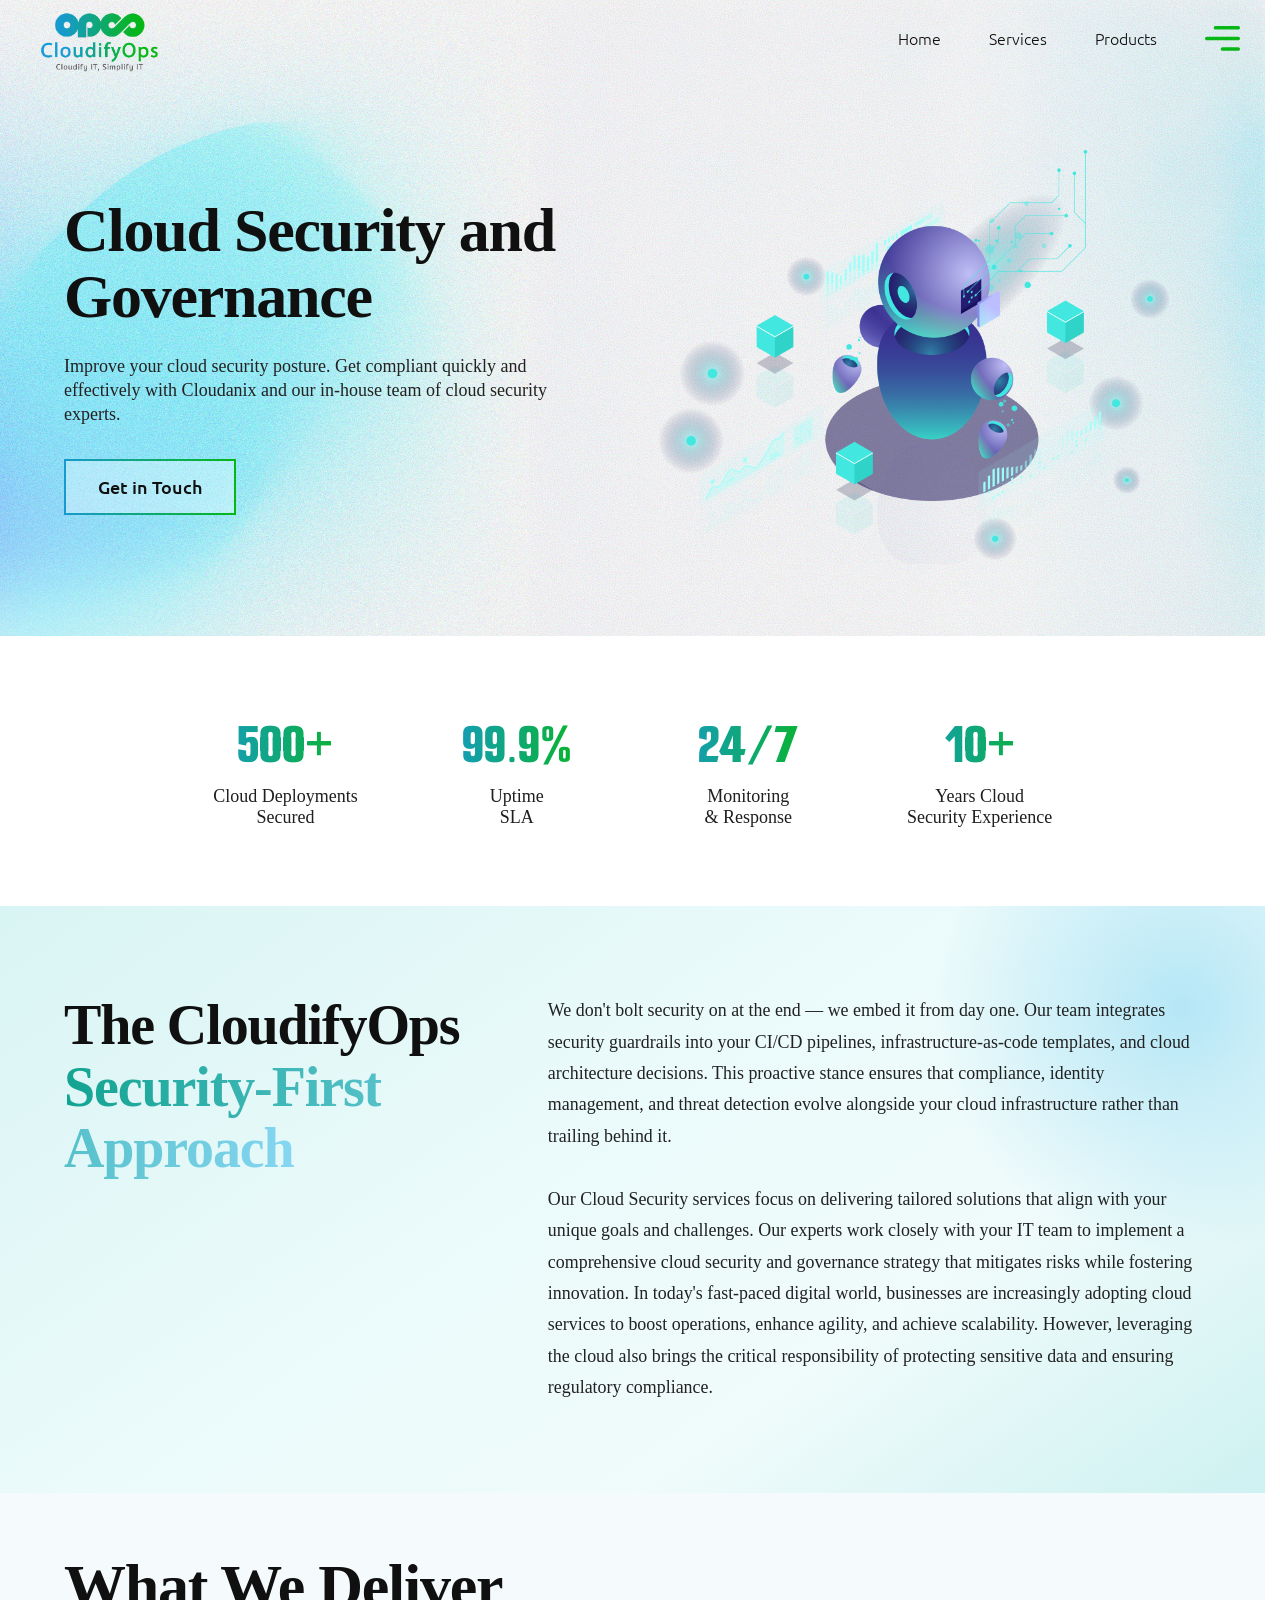
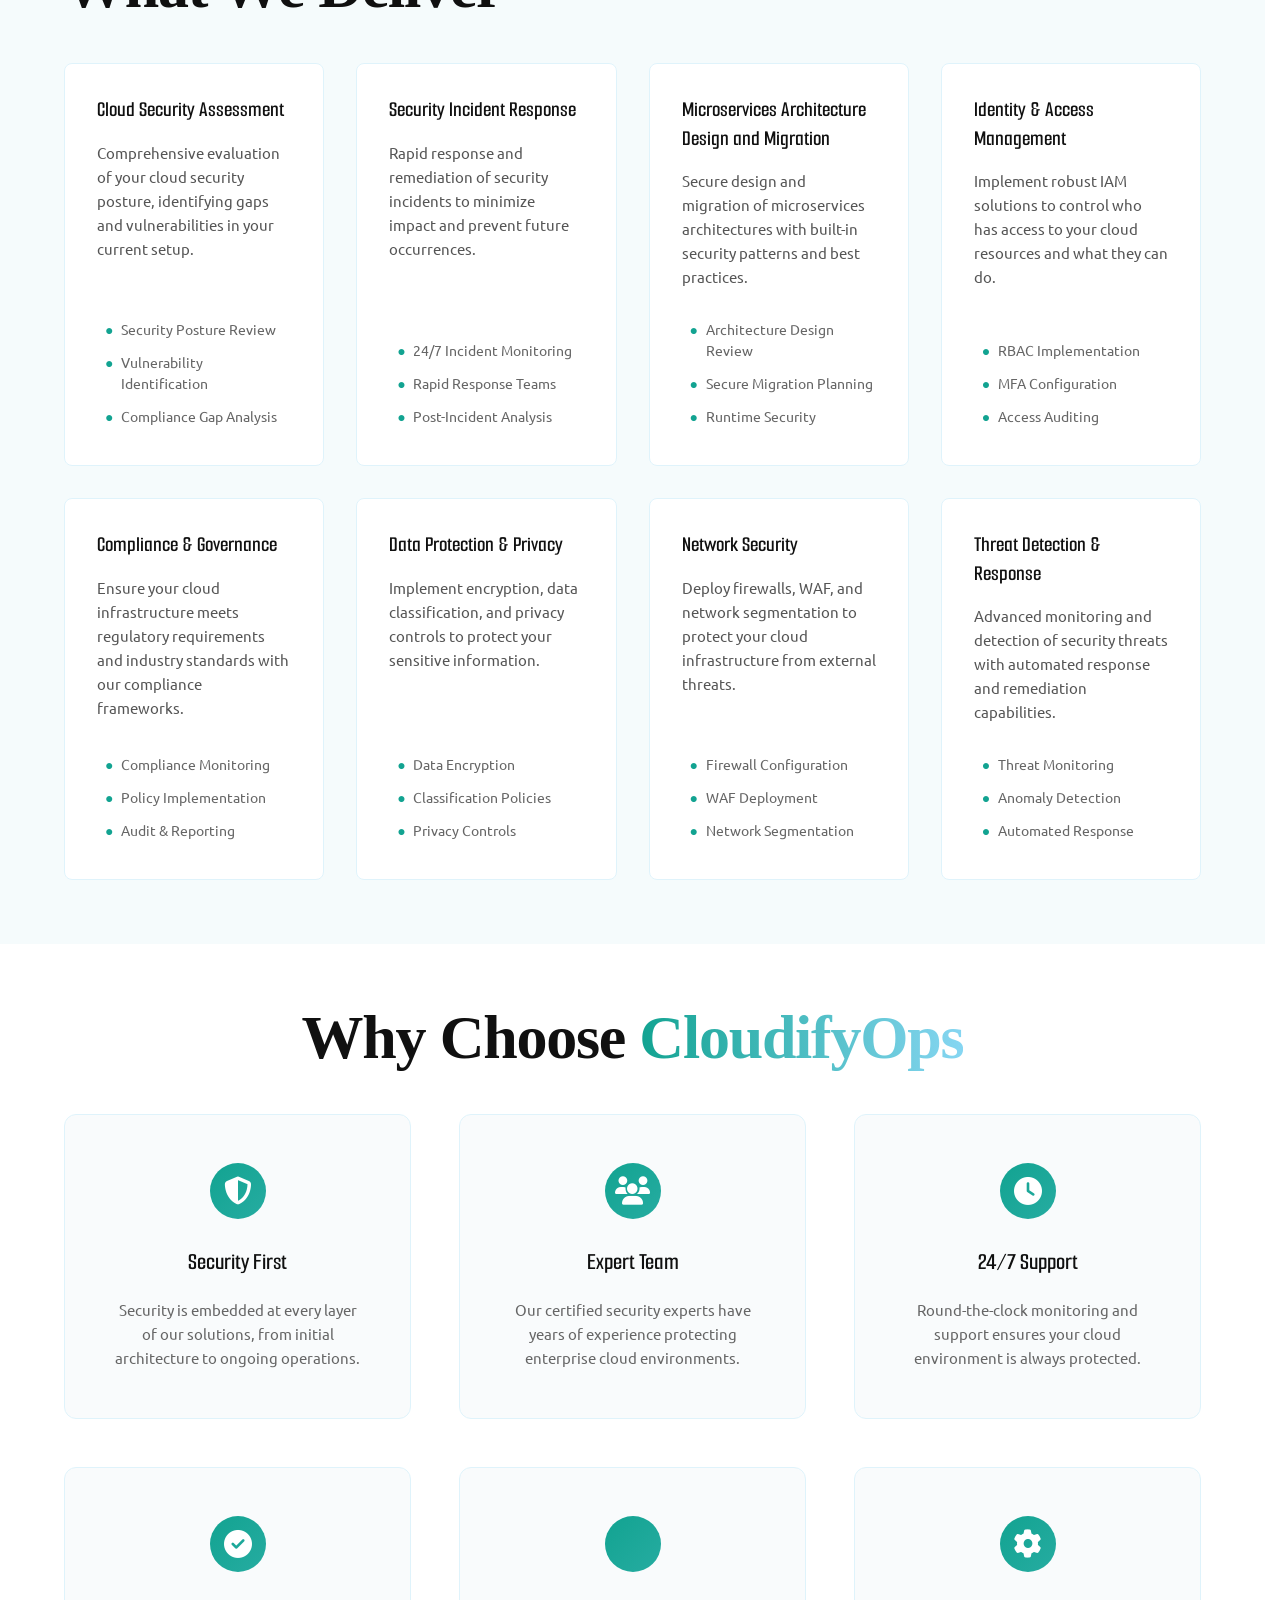
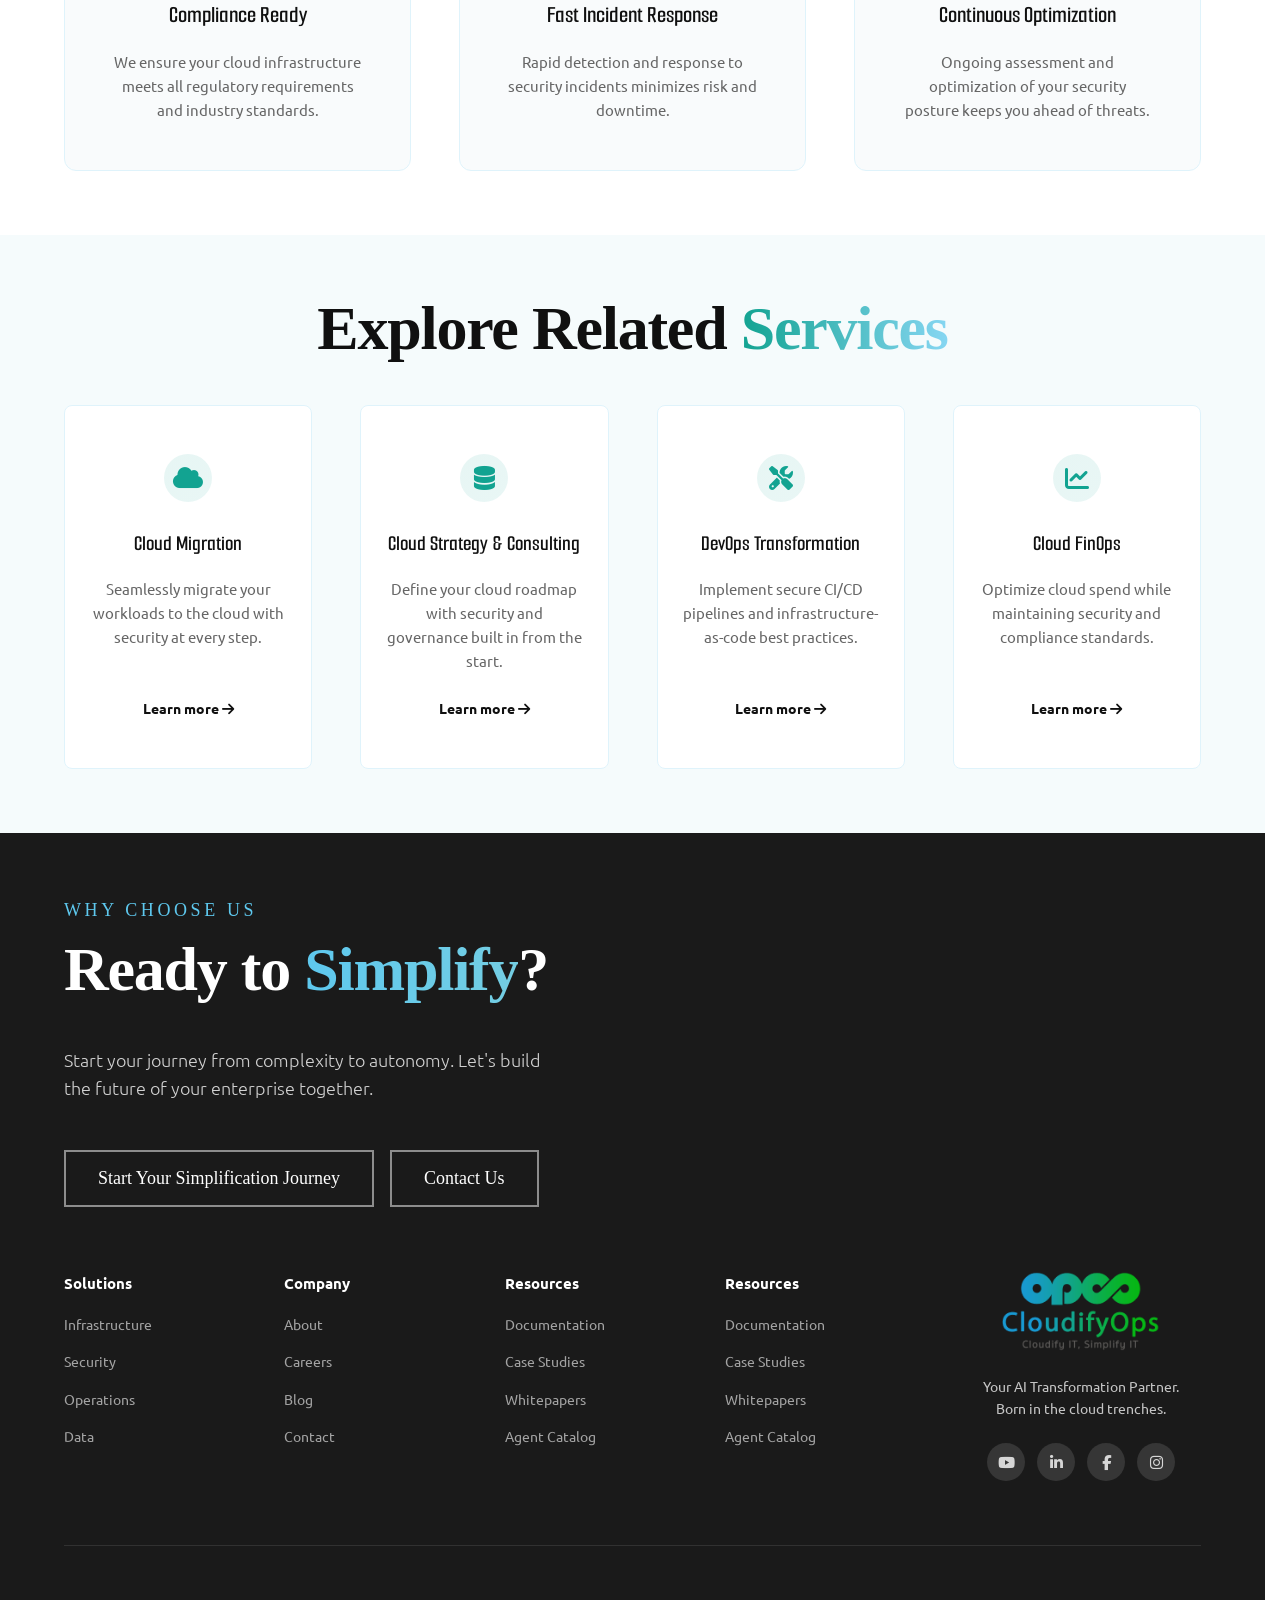
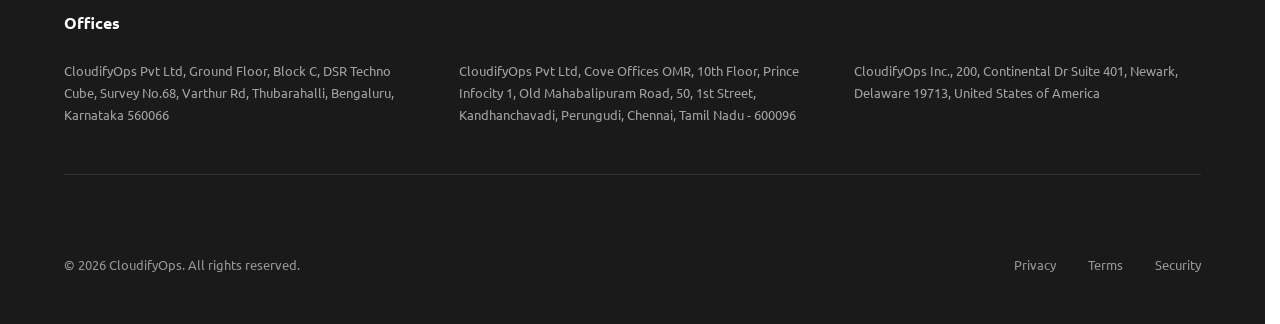
==== secure-cloud-services.html @ 87833a41 "updated files" ====
<!DOCTYPE html>
<html lang="en">
<head>
  <meta charset="UTF-8" />
  <meta name="viewport" content="width=device-width, initial-scale=1.0" />
  <title>Secure Cloud Services | CloudifyOps</title>
  <meta name="description" content="Protect your cloud environment with CloudifyOps comprehensive security and governance solutions." />
  <link rel="shortcut icon" href="./favicon.ico" type="image/x-icon">
  <link rel="icon" href="./favicon.ico" type="image/x-icon">
  <link rel="preconnect" href="https://fonts.googleapis.com" />
  <link rel="preconnect" href="https://fonts.gstatic.com" crossorigin />
  <link href="https://fonts.googleapis.com/css2?family=Ubuntu:wght@300;400;500;700&family=Ubuntu+Sans:wght@300;400;500;700;800&family=Smooch+Sans:wght@600&display=swap" rel="stylesheet" />
  <link rel="stylesheet" href="https://cdnjs.cloudflare.com/ajax/libs/font-awesome/6.4.0/css/all.min.css" />
  <link rel="stylesheet" href="https://unpkg.com/aos@2.3.1/dist/aos.css" />
  <link rel="stylesheet" href="styles.css" />
</head>
<body class="secure-cloud-page overlay-header">
  <!-- Header (Same as index.html) -->
  <header class="site-header" role="banner">
    <div class="container header-wrap">
      <img class="brand" src="images/logo.png" alt="CloudifyOps logo" />
      <nav aria-label="Primary">
        <ul class="nav-list">
          <li><a href="index.html">Home</a></li>
          <li><a href="index.html#services">Services</a></li>
          <li><a href="index.html#products">Products</a></li>
          <li><a href=""> 
            <svg width="35" height="25" viewBox="0 0 35 25" fill="none" xmlns="http://www.w3.org/2000/svg">
              <path d="M8.75 1.77643C8.75 0.795367 9.53354 0 10.5 0H33.25C34.2165 0 35 0.795367 35 1.77643C35 2.75749 34.2165 3.55285 33.25 3.55285H10.5C9.53354 3.55285 8.75 2.75742 8.75 1.77643ZM33.25 10.6586H1.75C0.783535 10.6586 0 11.454 0 12.435C0 13.416 0.783535 14.2114 1.75 14.2114H33.25C34.2165 14.2114 35 13.416 35 12.435C35 11.454 34.2165 10.6586 33.25 10.6586ZM33.25 21.3171H17.5C16.5336 21.3171 15.75 22.1125 15.75 23.0935C15.75 24.0745 16.5336 24.87 17.5 24.87H33.25C34.2165 24.87 35 24.0745 35 23.0935C35 22.1125 34.2165 21.3171 33.25 21.3171Z" fill="#06B715"/>
            </svg>
          </a></li>
        </ul>
      </nav>
    </div>
  </header>

  <main>
    <!-- Hero Section -->
    <section class="hero section-soft hero-security" aria-labelledby="hero-title">
      <div class="container hero-inner hero-security-inner">
        <div class="hero-security-copy">
          <h1 id="hero-title" class="display">
            Cloud Security and<br />Governance
          </h1>
          <p class="lead hero-security-lead">
            Improve your cloud security posture. Get compliant quickly and effectively with Cloudanix and our in-house team of cloud security experts.
          </p>
          <a class="btn btn-outline" href="#services">Get in Touch</a>
        </div>
        <div class="hero-security-visual" aria-hidden="true">
          <img src="images/secure-cloud-services.png" alt="Secure cloud services" />
        </div>
      </div>
    </section>

    <section class="section security-stats" aria-label="Security highlights">
      <div class="container">
        <dl class="stats-grid stats-grid-security">
          <div>
            <dt class="stat-value gradient">500+</dt>
            <dd>Cloud Deployments<br />Secured</dd>
          </div>
          <div>
            <dt class="stat-value gradient">99.9%</dt>
            <dd>Uptime<br />SLA</dd>
          </div>
          <div>
            <dt class="stat-value gradient">24/7</dt>
            <dd>Monitoring<br />&amp; Response</dd>
          </div>
          <div>
            <dt class="stat-value gradient">10+</dt>
            <dd>Years Cloud<br />Security Experience</dd>
          </div>
        </dl>
      </div>
    </section>

    <!-- Security-First Approach Section -->
    <section id="approach" class="section security-approach" aria-labelledby="approach-title">
      <div class="security-approach-blob" aria-hidden="true"></div>
      <div class="container security-approach-layout">
        <div class="security-approach-heading">
          <h2 id="approach-title" class="display">The CloudifyOps <span class="gradient2">Security-First Approach</span></h2>
        </div>
        <div class="security-approach-body">
          <p class="lead lead-content">
            We don't bolt security on at the end — we embed it from day one. Our team integrates security guardrails into your CI/CD pipelines, infrastructure-as-code templates, and cloud architecture decisions. This proactive stance ensures that compliance, identity management, and threat detection evolve alongside your cloud infrastructure rather than trailing behind it.
          </p>
          <p class="lead lead-content">
            Our Cloud Security services focus on delivering tailored solutions that align with your unique goals and challenges. Our experts work closely with your IT team to implement a comprehensive cloud security and governance strategy that mitigates risks while fostering innovation. In today's fast-paced digital world, businesses are increasingly adopting cloud services to boost operations, enhance agility, and achieve scalability. However, leveraging the cloud also brings the critical responsibility of protecting sensitive data and ensuring regulatory compliance.
          </p>
        </div>
      </div>
    </section>

    <!-- Services Grid Section -->
    <section id="services" class="section section-soft security-services" aria-labelledby="services-title">
      <div class="container">
        <h2 id="services-title" class="display">What We Deliver</h2>
        <div class="services-cards-grid">
          <article class="service-box">
            <h3>Cloud Security Assessment</h3>
            <p>Comprehensive evaluation of your cloud security posture, identifying gaps and vulnerabilities in your current setup.</p>
            <ul>
              <li>Security Posture Review</li>
              <li>Vulnerability Identification</li>
              <li>Compliance Gap Analysis</li>
            </ul>
          </article>

          <article class="service-box">
            <h3>Security Incident Response</h3>
            <p>Rapid response and remediation of security incidents to minimize impact and prevent future occurrences.</p>
            <ul>
              <li>24/7 Incident Monitoring</li>
              <li>Rapid Response Teams</li>
              <li>Post-Incident Analysis</li>
            </ul>
          </article>

          <article class="service-box">
            <h3>Microservices Architecture Design and Migration</h3>
            <p>Secure design and migration of microservices architectures with built-in security patterns and best practices.</p>
            <ul>
              <li>Architecture Design Review</li>
              <li>Secure Migration Planning</li>
              <li>Runtime Security</li>
            </ul>
          </article>

          <article class="service-box">
            <h3>Identity & Access Management</h3>
            <p>Implement robust IAM solutions to control who has access to your cloud resources and what they can do.</p>
            <ul>
              <li>RBAC Implementation</li>
              <li>MFA Configuration</li>
              <li>Access Auditing</li>
            </ul>
          </article>

          <article class="service-box">
            <h3>Compliance & Governance</h3>
            <p>Ensure your cloud infrastructure meets regulatory requirements and industry standards with our compliance frameworks.</p>
            <ul>
              <li>Compliance Monitoring</li>
              <li>Policy Implementation</li>
              <li>Audit & Reporting</li>
            </ul>
          </article>

          <article class="service-box">
            <h3>Data Protection & Privacy</h3>
            <p>Implement encryption, data classification, and privacy controls to protect your sensitive information.</p>
            <ul>
              <li>Data Encryption</li>
              <li>Classification Policies</li>
              <li>Privacy Controls</li>
            </ul>
          </article>

          <article class="service-box">
            <h3>Network Security</h3>
            <p>Deploy firewalls, WAF, and network segmentation to protect your cloud infrastructure from external threats.</p>
            <ul>
              <li>Firewall Configuration</li>
              <li>WAF Deployment</li>
              <li>Network Segmentation</li>
            </ul>
          </article>

          <article class="service-box">
            <h3>Threat Detection & Response</h3>
            <p>Advanced monitoring and detection of security threats with automated response and remediation capabilities.</p>
            <ul>
              <li>Threat Monitoring</li>
              <li>Anomaly Detection</li>
              <li>Automated Response</li>
            </ul>
          </article>
        </div>
      </div>
    </section>

    <!-- Why Choose CloudifyOps Section -->
    <section class="section why-choose-section" aria-labelledby="why-title">
      <div class="container">
        <h2 id="why-title" class="display">Why Choose <span class="gradient2">CloudifyOps</span></h2>
        <div class="why-choose-grid">
          <article class="why-card">
            <div class="why-icon">
              <i class="fas fa-shield-alt"></i>
            </div>
            <h3>Security First</h3>
            <p>Security is embedded at every layer of our solutions, from initial architecture to ongoing operations.</p>
          </article>

          <article class="why-card">
            <div class="why-icon">
              <i class="fas fa-users"></i>
            </div>
            <h3>Expert Team</h3>
            <p>Our certified security experts have years of experience protecting enterprise cloud environments.</p>
          </article>

          <article class="why-card">
            <div class="why-icon">
              <i class="fas fa-clock"></i>
            </div>
            <h3>24/7 Support</h3>
            <p>Round-the-clock monitoring and support ensures your cloud environment is always protected.</p>
          </article>

          <article class="why-card">
            <div class="why-icon">
              <i class="fas fa-check-circle"></i>
            </div>
            <h3>Compliance Ready</h3>
            <p>We ensure your cloud infrastructure meets all regulatory requirements and industry standards.</p>
          </article>

          <article class="why-card">
            <div class="why-icon">
              <i class="fas fa-lightning-bolt"></i>
            </div>
            <h3>Fast Incident Response</h3>
            <p>Rapid detection and response to security incidents minimizes risk and downtime.</p>
          </article>

          <article class="why-card">
            <div class="why-icon">
              <i class="fas fa-cog"></i>
            </div>
            <h3>Continuous Optimization</h3>
            <p>Ongoing assessment and optimization of your security posture keeps you ahead of threats.</p>
          </article>
        </div>
      </div>
    </section>

    <!-- Related Services Section -->
    <section class="section section-soft related-services" aria-labelledby="related-title">
      <div class="container">
        <h2 id="related-title" class="display">Explore Related <span class="gradient2">Services</span></h2>
        <div class="related-services-grid">
          <article class="related-card">
            <div class="related-icon">
              <i class="fas fa-cloud"></i>
            </div>
            <h3>Cloud Migration</h3>
            <p>Seamlessly migrate your workloads to the cloud with security at every step.</p>
            <a href="index.html#services" class="learn-more">Learn more <i class="fas fa-arrow-right"></i></a>
          </article>

          <article class="related-card">
            <div class="related-icon">
              <i class="fas fa-database"></i>
            </div>
            <h3>Cloud Strategy & Consulting</h3>
            <p>Define your cloud roadmap with security and governance built in from the start.</p>
            <a href="index.html#services" class="learn-more">Learn more <i class="fas fa-arrow-right"></i></a>
          </article>

          <article class="related-card">
            <div class="related-icon">
              <i class="fas fa-tools"></i>
            </div>
            <h3>DevOps Transformation</h3>
            <p>Implement secure CI/CD pipelines and infrastructure-as-code best practices.</p>
            <a href="index.html#services" class="learn-more">Learn more <i class="fas fa-arrow-right"></i></a>
          </article>

          <article class="related-card">
            <div class="related-icon">
              <i class="fas fa-chart-line"></i>
            </div>
            <h3>Cloud FinOps</h3>
            <p>Optimize cloud spend while maintaining security and compliance standards.</p>
            <a href="index.html#services" class="learn-more">Learn more <i class="fas fa-arrow-right"></i></a>
          </article>
        </div>
      </div>
    </section>
  </main>

  <!-- Footer (Same as index.html) -->
  <footer class="site-footer" role="contentinfo">
    <div class="container">

      <!-- CTA block -->
      <p class="eyebrow light">Why Choose Us</p>
      <h2 class="display light">Ready to <span class="gradient">Simplify</span>?</h2>
      <p class="lead light">Start your journey from complexity to autonomy. Let's build the future of your enterprise together.</p>
      <div class="cta-row footer-cta" role="group" aria-label="Footer actions">
        <a class="btn light-border" href="#">Start Your Simplification Journey</a>
        <a class="btn light-border" href="#">Contact Us</a>
      </div>

      <!-- Nav links + Brand -->
      <div class="footer-main">
        <div class="footer-nav-cols">
          <div>
            <h3>Solutions</h3>
            <ul>
              <li><a href="#">Infrastructure</a></li>
              <li><a href="#">Security</a></li>
              <li><a href="#">Operations</a></li>
              <li><a href="#">Data</a></li>
            </ul>
          </div>
          <div>
            <h3>Company</h3>
            <ul>
              <li><a href="#">About</a></li>
              <li><a href="#">Careers</a></li>
              <li><a href="#">Blog</a></li>
              <li><a href="#">Contact</a></li>
            </ul>
          </div>
          <div>
            <h3>Resources</h3>
            <ul>
              <li><a href="#">Documentation</a></li>
              <li><a href="#">Case Studies</a></li>
              <li><a href="#">Whitepapers</a></li>
              <li><a href="#">Agent Catalog</a></li>
            </ul>
          </div>
          <div>
            <h3>Resources</h3>
            <ul>
              <li><a href="#">Documentation</a></li>
              <li><a href="#">Case Studies</a></li>
              <li><a href="#">Whitepapers</a></li>
              <li><a href="#">Agent Catalog</a></li>
            </ul>
          </div>
        </div>

        <div class="footer-brand">
          <img src="images/logo-footer.png" alt="CloudifyOps" class="footer-logo" />
          <p class="footer-tagline">Your AI Transformation Partner.<br>Born in the cloud trenches.</p>
          <div class="footer-social" role="list" aria-label="Social media links">
            <a href="#" aria-label="YouTube" role="listitem"><i class="fab fa-youtube"></i></a>
            <a href="#" aria-label="LinkedIn" role="listitem"><i class="fab fa-linkedin-in"></i></a>
            <a href="#" aria-label="Facebook" role="listitem"><i class="fab fa-facebook-f"></i></a>
            <a href="#" aria-label="Instagram" role="listitem"><i class="fab fa-instagram"></i></a>
          </div>
        </div>
      </div>

      <!-- Offices -->
      <section class="offices" aria-label="Office addresses">
        <h3>Offices</h3>
        <div class="office-grid">
          <p>CloudifyOps Pvt Ltd, Ground Floor, Block C, DSR Techno Cube, Survey No.68, Varthur Rd, Thubarahalli, Bengaluru, Karnataka 560066</p>
          <p>CloudifyOps Pvt Ltd, Cove Offices OMR, 10th Floor, Prince Infocity 1, Old Mahabalipuram Road, 50, 1st Street, Kandhanchavadi, Perungudi, Chennai, Tamil Nadu - 600096</p>
          <p>CloudifyOps Inc., 200, Continental Dr Suite 401, Newark, Delaware 19713, United States of America</p>
        </div>
      </section>

      <!-- Bottom bar -->
      <div class="footer-bottom">
        <p>&copy; 2026 CloudifyOps. All rights reserved.</p>
        <nav aria-label="Legal">
          <ul>
            <li><a href="#">Privacy</a></li>
            <li><a href="#">Terms</a></li>
            <li><a href="#">Security</a></li>
          </ul>
        </nav>
      </div>

    </div>
  </footer>

  <button class="scroll-to-top" id="scroll-to-top" aria-label="Scroll to top">
    <i class="fas fa-chevron-up" aria-hidden="true"></i>
  </button>

  <script>
    (function () {
      var header = document.querySelector(".site-header");
      if (!header) return;

      function syncHeaderState() {
        if (window.scrollY > 8) {
          header.classList.add("is-scrolled");
        } else {
          header.classList.remove("is-scrolled");
        }
      }

      window.addEventListener("scroll", syncHeaderState, { passive: true });
      syncHeaderState();
    })();
  </script>
  <script>
    (function () {
      var scrollBtn = document.getElementById("scroll-to-top");
      var secondSection = document.querySelector("main > section:nth-of-type(2)");
      if (!scrollBtn || !secondSection) return;

      function syncScrollButton() {
        var revealAt = secondSection.offsetTop - 20;
        if (window.scrollY >= revealAt) {
          scrollBtn.classList.add("is-visible");
        } else {
          scrollBtn.classList.remove("is-visible");
        }
      }

      scrollBtn.addEventListener("click", function () {
        window.scrollTo({ top: 0, behavior: "smooth" });
      });

      window.addEventListener("scroll", syncScrollButton, { passive: true });
      window.addEventListener("resize", syncScrollButton);
      syncScrollButton();
    })();
  </script>
  <script>
    (function () {
      var statValues = document.querySelectorAll(".security-stats .stat-value");
      var animated = new Set();

      function animateCounter(element) {
        if (animated.has(element)) return;
        animated.add(element);

        var originalText = element.textContent.trim();
        var numberMatch = originalText.match(/[0-9]+(?:\.[0-9]+)?/);
        if (!numberMatch) return;

        var numericText = numberMatch[0];
        var finalValue = parseFloat(numericText);
        var prefix = originalText.slice(0, numberMatch.index);
        var suffix = originalText.slice(numberMatch.index + numericText.length);
        var isDecimal = numericText.includes(".");

        var duration = 2000;
        var startTime = null;

        function updateCounter(currentTime) {
          if (!startTime) startTime = currentTime;
          var elapsed = currentTime - startTime;
          var progress = Math.min(elapsed / duration, 1);

          var steppedValue = Math.floor(progress * finalValue * 10) / 10;
          var displayNumber = isDecimal ? steppedValue.toFixed(1) : String(Math.floor(steppedValue));

          element.textContent = prefix + displayNumber + suffix;

          if (progress < 1) {
            requestAnimationFrame(updateCounter);
          } else {
            element.textContent = prefix + numericText + suffix;
          }
        }

        requestAnimationFrame(updateCounter);
      }

      if ("IntersectionObserver" in window) {
        var observer = new IntersectionObserver(function (entries) {
          entries.forEach(function (entry) {
            if (entry.isIntersecting) {
              animateCounter(entry.target);
            }
          });
        }, { threshold: 0.5 });

        statValues.forEach(function (el) {
          observer.observe(el);
        });
      } else {
        statValues.forEach(function (el) {
          animateCounter(el);
        });
      }
    })();
  </script>
  <script src="https://unpkg.com/aos@2.3.1/dist/aos.js"></script>
  <script>
    (function () {
      // Initialize AOS for content elements (not entire sections)
      var cardSelectors = [
        '.service-box',
        '.why-card',
        '.related-card'
      ];
      
      cardSelectors.forEach(function(selector) {
        var elements = document.querySelectorAll(selector);
        elements.forEach(function(el, index) {
          el.setAttribute("data-aos", "fade-up");
          el.setAttribute("data-aos-duration", "800");
          el.setAttribute("data-aos-delay", String(Math.min(index * 50, 200)));
        });
      });

      // Add animation to section titles and content
      var sections = document.querySelectorAll("main > section");
      sections.forEach(function(section) {
        var display = section.querySelector(".display");
        var eyebrow = section.querySelector(".eyebrow");
        var leads = section.querySelectorAll(".lead");
        var ctaRow = section.querySelector(".cta-row");
        var grid = section.querySelector("[class*='-grid']");
        
        if (display) display.setAttribute("data-aos", "fade-up");
        if (eyebrow) eyebrow.setAttribute("data-aos", "fade-up");
        leads.forEach(function(lead) {
          lead.setAttribute("data-aos", "fade-up");
        });
        if (ctaRow) ctaRow.setAttribute("data-aos", "fade-up");
        if (grid && !grid.classList.contains("stats-grid")) {
          grid.setAttribute("data-aos", "fade-up");
        }
      });

      // Remove animation from background images
      var bgImages = document.querySelectorAll(".managed-bg, .background-visual");
      bgImages.forEach(function(el) {
        el.removeAttribute("data-aos");
      });

      AOS.init({
        once: true,
        offset: 100,
        duration: 800,
        easing: "ease-out-cubic"
      });
    })();
  </script>
</html>
---- styles.css ----
/* ============================================
   Reset & Base Styles
   ============================================ */
* {
  box-sizing: border-box;
  margin: 0;
  padding: 0;
}

html {
  scroll-behavior: smooth;
  scrollbar-gutter: stable;
}

body {
  font-family: "Ubuntu", sans-serif;
  color: #101010;
  background: #fff;
  line-height: 1.6;
  scrollbar-gutter: stable;
}

/* ============================================
   CSS Custom Properties
   ============================================ */
:root {
  /* Typography Variables */
  --display-size: 62px;
  --display-line: 58px;
  --display-weight: 800;
  --display-font: "Ubuntu Sans";
  
  --body-size: 18px;
  --body-line: 28px;
  --body-font: "Ubuntu";
  --body-weight: 300;
  
  --eyebrow-size: 18px;
  --eyebrow-line: 27px;
  --eyebrow-weight: 300;
  --eyebrow-spacing: 0.2em;
  --eyebrow-font: "Ubuntu Sans";
  
  --smooch-size: 32px;
  --smooch-line: 38px;
  --smooch-weight: 600;
  --smooch-font: "Smooch Sans";
  
  --detail-size: 18px;
  --detail-line: 21px;
  --detail-weight: 400;
  --detail-font: "Ubuntu";
  
  /* Color Variables */
  --teal-strong: #12a391;
  --mint: #26aca1;
  --sky: #5ec8ee;
  --aqua: #74cee3;
  --text: #101010;
  --line: #dff3fb;
  --bg-soft: #f5fbfc;
  --dark: #1a1a1a;
  --gradient:  linear-gradient(90deg, #179ACD, #06B716);
  --gradient2:  linear-gradient(90deg, #12A391, #86D6F2);

  
  /* Spacing */
  --spacing-xs: 8px;
  --spacing-sm: 12px;
  --spacing-md: 16px;
  --spacing-lg: 24px;
  --spacing-xl: 32px;
  --spacing-2xl: 48px;
  --spacing-3xl: 64px;
  
  /* Container */
  --container-max: 1692px;
  --container-pad: 24px;
}

@media (max-width: 1199px) {
  :root {
    --display-size: 48px;
    --display-line: 52px;
    --body-size: 16px;
    --body-line: 22px;
    --eyebrow-size: 16px;
    --container-pad: 20px;
  }
}

@media (max-width: 767px) {
  :root {
    --display-size: 32px;
    --display-line: 38px;
    --body-size: 16px;
    --body-line: 20px;
    --eyebrow-size: 14px;
    --container-pad: 16px;
  }
}

/* ============================================
   Typography Classes
   ============================================ */
.display {
  font-family: var(--display-font);
  font-size: var(--display-size);
  line-height: var(--display-line);
  font-weight: var(--display-weight);
  margin-bottom: var(--spacing-lg);
  letter-spacing: -0.02em;
}

.lead {
  font-family: var(--body-font);
  font-size: var(--body-size);
  line-height: var(--body-line);
  font-weight: var(--body-weight);
  margin-bottom: var(--spacing-md);
  color: var(--text);
}

.lead-Sans {
  font-family: var(--display-font);
  font-weight: 500;

}

.eyebrow {
  font-family: var(--eyebrow-font);
  font-size: var(--eyebrow-size);
  line-height: var(--eyebrow-line);
  font-weight: var(--eyebrow-weight);
  text-transform: uppercase;
  letter-spacing: var(--eyebrow-spacing);
  margin-bottom: var(--spacing-md);
  color: var(text);
  display: block;
}

.stat-value {
  font-family: var(--smooch-font);
  font-size: clamp(32px, 5vw, 52px);
  font-weight: 800;
  line-height: 1;
  color: var(--teal-strong);
  display: block;
  margin-bottom: var(--spacing-sm);
}

.detail {
  font-size: var(--detail-size);
  line-height: var(--detail-line);
  font-weight: var(--detail-weight);
  color: var(--text);
}

.gradient {
  background: linear-gradient(90deg, #179ACD, #06B716);
  -webkit-background-clip: text;
  -webkit-text-fill-color: transparent;
  background-clip: text;
}
.gradient2 {
  background: linear-gradient(90deg, #12A391, #86D6F2);
  -webkit-background-clip: text;
  -webkit-text-fill-color: transparent;
  background-clip: text;
}

.bold{font-weight: 500;}

/* ============================================
   Layout & Container
   ============================================ */
.container {
  width: min(var(--container-max), calc(100% - var(--container-pad) * 2));
  margin: 0 auto;
  padding: 0 var(--spacing-md);
}

.section {
  padding: var(--spacing-3xl) var(--spacing-lg);
  position: relative;
  overflow: hidden;
}

.section-soft {
    background: #fff;
    /* background: var(--bg-soft); */
  
}

.section-cloud {
background-color: #ffffff;
}

.hero {
  padding: var(--spacing-3xl) var(--spacing-lg) var(--spacing-2xl);
  background: linear-gradient(135deg, #fff 0%, var(--bg-soft) 100%);
  position: relative;
}

/* ============================================
   Header & Navigation
   ============================================ */
.site-header {
  position: sticky;
  top: 0;
  z-index: 1000;
  background: transparent;
  backdrop-filter: none;
  -webkit-backdrop-filter: none;
  padding: var(--spacing-sm) 0;
  transition: background-color 0.3s ease, backdrop-filter 0.3s ease, -webkit-backdrop-filter 0.3s ease;
}

.site-header.is-scrolled {
  background: rgba(255, 255, 255, 0.72);
  backdrop-filter: blur(10px);
  -webkit-backdrop-filter: blur(10px);
}

.overlay-header .site-header {
  position: fixed;
  top: 0;
  left: 0;
  width: 100%;
  z-index: 1100;
  background: transparent;
  backdrop-filter: none;
  -webkit-backdrop-filter: none;
}

.overlay-header .site-header.is-scrolled {
  background: rgba(255, 255, 255, 0.72);
  backdrop-filter: blur(10px);
  -webkit-backdrop-filter: blur(10px);
}

.overlay-header .hero {
  padding-top: clamp(110px, 12vw, 150px);
}

.header-wrap {
  display: flex;
  align-items: center;
  justify-content: space-between;
  gap: var(--spacing-lg);
}

.brand {
  height: auto;
  width: clamp(100px, 10%, 160px);
  flex-shrink: 0;
}

.nav-list {
  display: flex;
  list-style: none;
  gap: var(--spacing-2xl);
}

.nav-list a {
  text-decoration: none;
  color: var(--text);
  font-weight: 300;
  transition: color 0.3s ease;
}

.nav-list a:hover {
  color: var(--teal-strong);
}

@media (max-width: 767px) {
  .nav-list {
    gap: var(--spacing-lg);
  }
}

/* ============================================
   Buttons
   ============================================ */
.btn {
  display: inline-flex;
  align-items: center;
  justify-content: center;
  padding: var(--spacing-sm) var(--spacing-xl);
  text-decoration: none;
  font-weight: 500;
  font-size: var(--detail-size);
  transition: all 0.3s ease;
  cursor: pointer;
  border: 2px solid transparent;
}

.btn-outline {
  border: 2px solid ;
   border-image-source: linear-gradient(90deg, #179ACD, #06B716);
  border-image-slice: 1;
  color: var(--text);
  background: transparent;
}

.btn-outline:hover {
  background:  linear-gradient(90deg, #179ACD, #06B716);
  color: #fff;
}

.btn-solid {
  background: var(--teal-strong);
  color: #fff;
  border: 2px solid var(--teal-strong);
}

.btn-solid:hover {
  background: #0f8773;
  border-color: #0f8773;
}

.btn.light-border {
  border-color: rgba(255, 255, 255, 0.5);
  color: #fff;
}

.btn.light-border:hover {
  background: #fff;
  color: var(--teal-strong);
}

@media (max-width: 767px) {
  .btn {
    width: 100%;
  }
}

/* ============================================
   Hero Section
   ============================================ */
.hero-inner {
  text-align: center;
  max-width: 900px;
  margin: 0 auto;
  position: relative;
  z-index: 2;
}

#hero-particles {
  position: absolute;
  inset: 0;
  z-index: 1;
  pointer-events: auto;
}

#hero-particles canvas {
  display: block;
}

.hero-inner .eyebrow {
  margin-bottom: var(--spacing-md);
}

.hero-inner .display {
  font-size: clamp(48px, 8vw, 62px);
  line-height: 1.1;
  margin-bottom: var(--spacing-lg);
}

.max-hero {
  max-width: 700px;
  margin: 0 auto var(--spacing-2xl);
  font-size: clamp(18px, 3vw, 20px);
}

.cta-row {
  display: flex;
  gap: var(--spacing-md);
  justify-content: center;
  flex-wrap: wrap;
  margin-bottom: var(--spacing-3xl);
}

.footer-cta {
  justify-content: flex-start;
  margin-top: var(--spacing-2xl);
}

.footer-cta .btn{
  font-weight: var(--detail-line); font-family: var(--display-font);
}

.video-bg {
  position: absolute;
  top:0px;
  z-index: -1;
  width: 100%;
  height: 100vh; /* full screen */
  overflow: hidden;
  opacity: 0.2;
}

.video-bg video {
  position: absolute;
  top: 50%;
  left: 50%;
  min-width: 100%;
  min-height: 100%;
  transform: translate(-50%, -50%);
  object-fit: cover; /* ensures video fills area */
  z-index: -1;       /* pushes video behind content */
}

.content {
  position: relative;
  z-index: 1; /* keeps text above video */
  color: white;
}


@media (max-width: 767px) {
  .cta-row {
    flex-direction: column;
  }
  
  .footer-cta {
    flex-direction: column;
  }
}

/* ============================================
   Stats Grid
   ============================================ */
.stats-grid {
  display: grid;
  grid-template-columns: repeat(3, 1fr);
  gap: var(--spacing-2xl);
  max-width: 600px;
  margin: var(--spacing-xl) auto 0;
  text-align: center;
}

.stats-grid div {
  padding: var(--spacing-lg);
}

.stats-grid dd {
  font-size: clamp(14px, 1.5vw, 18px);
  color: var(--text);
  font-weight: 300;
  font-family: var(--display-font); line-height: 1.2;
}

.stats-grid.compact {
  grid-template-columns: repeat(3, 1fr);
  max-width: 100%;
  gap: var(--spacing-xl);
  margin: var(--spacing-2xl) auto 0;
}

@media (max-width: 1199px) {
  .stats-grid,
  .stats-grid.compact {
    gap: var(--spacing-lg);
  }
}

@media (max-width: 767px) {
  .stats-grid,
  .stats-grid.compact {
    grid-template-columns: repeat(2, 1fr);
  }
}

/* ============================================
   Section 2: Cloud Transformation
   ============================================ */
.cloud-layout {
  display: grid;
  grid-template-columns: 1.05fr 0.95fr;
  gap: 0px;
  align-items: start;
}

.cloud-left {
  padding-top: var(--spacing-lg);
}

.cloud-left .display {
  font-size: clamp(42px, 6vw, 62px);
}

.cloud-left .lead {
  margin-bottom: var(--spacing-lg);
}

.visual-card {
  margin:0;
  border-radius: 12px;
  overflow: hidden;
}

.visual-card img {
  width: 100%;
  max-width: 550px;
  height: auto;
  display: block;
  margin: auto;
}

.cloud-services {
  display: grid;
  grid-template-columns: repeat(2, minmax(240px, 1fr));
  gap: 20px 24px;
}

.card {
  padding: var(--spacing-md);
  /* background: #f9fbfc;
  border-radius: 8px;
  border: 1px solid var(--line); */
  transition: all 0.3s ease;
  
}

.card:hover {
  transform: translateY(-4px);
  box-shadow: 0 8px 24px rgba(18, 163, 145, 0.12);
}

.card h3 {
  font-family: var(--smooch-font);
  font-size: clamp(16px, 3vw, 26px);
  font-weight: 600;
  color: var(--text);
  margin-bottom: var(--spacing-sm);
  line-height: 1.4;
}

.card p {
  font-size: clamp(14px, 1.5vw, 16px);
  font-family: var(--eyebrow-font);
  color:var(--text);
  line-height: 1.4;
}
.card img {
  height: 50px;
}

@media (max-width: 1199px) {
  .cloud-layout {
    grid-template-columns: 1fr;
    gap: 32px;
  }
  
  .cloud-services {
    grid-template-columns: repeat(2, 1fr);
  }
}

@media (max-width: 767px) {
  .cloud-services {
    grid-template-columns: 1fr;
  }
}

/* ============================================
   Section 3: Multi-Cloud Expertise
   ============================================ */
.multi-cloud-section {
  background: linear-gradient(115deg, #f9fcfd 48%, #edf9fe 100%);
  padding-top: clamp(64px, 7vw, 96px);
  padding-bottom: clamp(64px, 8vw, 112px);
  background-image: url(images/section_bg.jpg); background-position: top; background-attachment: fixed; background-size: 100% auto;
}
.multi-cloud-section::after {
  content: "";
  position: absolute;
  right: -120px;
  bottom: -200px;
  width: 500px;
  height: 500px;
  border-radius: 50%;
  background: radial-gradient(circle, rgba(121, 227, 246, 0.35) 0%, rgba(121, 227, 246, 0) 70%);
  pointer-events: none;
}

.multi-cloud-wrap {
  display: grid;
  grid-template-columns: minmax(300px, 1fr) minmax(520px, 1.3fr);
  gap: clamp(28px, 4vw, 56px);
  align-items: start;
}

.multi-copy {
  padding-top: clamp(8px, 1vw, 14px);
}

.multi-copy .display {
  margin-bottom: var(--spacing-xl);
  font-size: clamp(40px, 5vw, 62px);
  line-height: 1.04;
}

.multi-copy .lead {
  max-width: 520px;
  margin-bottom: var(--spacing-md);
  font-size: var(--body-size);
   line-height: var(--body-line);
  letter-spacing: -0.01em;
  font-family: var(--body-font);
    font-weight: var(--body-weight);
     color: var(--text);
}


.multi-copy  .lead-Sans {
  font-family: var(--display-font);
  font-weight: 500;

}

.provider-grid {
  display: grid;
  grid-template-columns: repeat(3, minmax(170px, 1fr));
  gap: clamp(16px, 1.8vw, 26px);
}

.provider-card {
  min-height: clamp(250px, 24vw, 280px);
  border: 2px solid #fff;
  border-radius: 30px;
  display: flex;
  flex-direction: column;
  align-items: center;
  justify-content: center;
  text-align: center;
  padding: clamp(10px, 2vw, 10px);
  background: transparent;
  transition: transform 0.3s ease, border-color 0.3s ease, box-shadow 0.3s ease;
}

.provider-card:hover {
  transform: translateY(-6px);
  border-color: #c7e9f8;
  box-shadow: 0 16px 38px rgba(18, 163, 145, 0.13);
  background: linear-gradient(160deg, rgba(255, 255, 255, 0.85) 0%, rgba(241, 251, 255, 0.65) 100%);
}

.provider-card img {
  width: auto;
  max-width: 72%;
  max-height: 70px;
  object-fit: contain;
  margin-bottom: clamp(16px, 2vw, 24px);
}

.provider-card h3 {
  font-family: var(--smooch-font);
  font-size: clamp(16px, 1.6vw, 24px);
  line-height: 1.16;
  font-weight: 700;
  color: #111;
  margin-bottom: clamp(16px, 2vw, 22px);
}

.provider-card-accent {
  background:
    linear-gradient(165deg, rgba(219, 245, 253, 0.85) 0%, rgba(243, 252, 255, 0.88) 58%, rgba(226, 248, 255, 0.94) 100%);
}

.provider-card-bottom {
  grid-column: span 1;
}

.provider-link {
  width: 36px;
  height: 36px;
  border: 1.8px solid #79d7ea;
  border-radius: 50%;
  display: inline-flex;
  align-items: center;
  justify-content: center;
  text-decoration: none;
  color: #35b5d6;
  font-size: 16px;
  font-weight: 700;
  line-height: 1;
  transition: transform 0.2s ease, background 0.2s ease, color 0.2s ease;
}

.provider-link i {
  font-size: 14px;
  display: flex;
  align-items: center;
  justify-content: center;
}

.provider-link:hover {
  transform: translateX(2px);
  background: #35b5d6;
  color: #fff;
}

.akamai-wordmark {
  margin-bottom: clamp(18px, 2vw, 24px);
  color: #2c9ec4;
  font-size: clamp(34px, 3vw, 46px);
  font-style: italic;
  font-weight: 700;
  line-height: 1;
}

@media (max-width: 1199px) {
  .multi-cloud-wrap {
    grid-template-columns: 1fr;
    gap: var(--spacing-2xl);
  }

  .multi-copy .lead {
    max-width: 900px;
  }

  .provider-grid {
    grid-template-columns: repeat(2, minmax(220px, 1fr));
  }

  .provider-card-bottom {
    grid-column: auto;
  }
}

@media (max-width: 767px) {
  .multi-cloud-section {
    padding-left: 0;
    padding-right: 0;
  }

  .provider-grid {
    grid-template-columns: 1fr;
  }

  .provider-card {
    min-height: 240px;
    border-radius: 24px;
  }
}

/* ============================================
   Section 4: AI Services
   ============================================ */
.ai-services-section {
  text-align: center;
  overflow: visible;
}

.ai-services-section .display {
  font-size: clamp(42px, 6vw, 62px);
}

.ai-services-grid {
  display: grid;
  grid-template-columns: repeat(4, 1fr);
  gap: var(--spacing-2xl);
  margin-top: var(--spacing-2xl);
}

.service-card {
  /* background: #fff;
  border: 1px solid var(--line);
  border-radius: 8px; */
  padding: var(--spacing-2xl) var(--spacing-lg);
  text-align: left;
  transition: all 0.3s ease;
}

.service-card:hover {
  border-color: var(--teal-strong);
  box-shadow: 0 12px 32px rgba(18, 163, 145, 0.12);
  transform: translateY(-8px);
}

.service-card h3 {
  font-size: clamp(16px, 3vw, 26px);
  font-family: var(--smooch-font);
  font-weight: 600;
  color: var(--text);
  margin-bottom: var(--spacing-md);
  line-height: 1.4;
}

.service-card > p {
  font-size: 16px;
  color: #666;
  margin-bottom: var(--spacing-lg);
  line-height: 1.4;
  font-family: var(--display-font);

}

.service-card ul {
  list-style: none;
  margin-bottom: var(--spacing-lg);
}

.service-card li {
  font-family: var(--display-font);
  font-size: 16px;
  color: #666;
  padding: 2px 0;
  padding-left: 20px;
  position: relative;
}

.service-card li:before {
  content: "●";
  position: absolute;
  left: 0;
  color: var(--teal-strong);
  font-weight: bold;
}

.learn-more {
  display: inline-block;
  color: var(--text);
  font-weight: 600;
  text-decoration: none;
  transition: color 0.3s ease;
}

.learn-more:hover {
  color: var(--mint);
}
.background-visual{position: absolute; top:-150px; right:0px; }
.background-visual img{max-width:650px; }

@media (max-width: 1199px) {
  .ai-services-grid {
    grid-template-columns: repeat(2, 1fr);
    gap: var(--spacing-xl);
  }
  .background-visual{top:-150px; }
  .background-visual img{max-width:550px; }
}

@media (max-width: 767px) {
  .ai-services-grid {
    grid-template-columns: 1fr;
  }
  .background-visual{top:-100px; }
  .background-visual img{max-width:300px; }
}

/* ============================================
   Section 5: Managed Services
   ============================================ */
.managed-section {
  text-align: center;
   background-image: url(images/section_bg.jpg); background-position: top; background-attachment: fixed; background-size: 100% auto;
}
.managed-section .lead{max-width: 40%;}

.managed-section .display {
  font-size: clamp(42px, 6vw, 62px);
}

.managed-grid {
  display: grid;
  grid-template-columns: repeat(4, 1fr);
  gap: var(--spacing-2xl);
  margin-top: var(--spacing-2xl);
}

.managed-card {

  padding: var(--spacing-lg);
  text-align: left;
  transition: all 0.3s ease;
}

.managed-card:hover {
  border-color: var(--teal-strong);
  box-shadow: 0 12px 32px rgba(18, 163, 145, 0.12);
  transform: translateY(-8px);
}

.service-icon {
  height: 60px;
  margin-bottom: var(--spacing-lg);
}

.service-icon img {
  height: 100%;
  width: auto;
}

.managed-card h3 {
  font-size: clamp(16px, 3vw, 26px);
  font-family: var(--smooch-font);
  font-weight: 600;
  color: var(--text);
  margin-bottom: var(--spacing-md);
  line-height: 1.4;
}

.managed-card > p {
  font-size: 16px;
  color: #666;
  margin-bottom: var(--spacing-lg);
  line-height: 1.4;
  font-family: var(--display-font);
}

.managed-card ul {
  list-style: none;
  margin-bottom: var(--spacing-lg);
}

.managed-card li {
  font-size: 16px;
  color: #666;
  padding: 2px 0;
  padding-left: 20px;
  position: relative;
  font-family: var(--display-font);
}

.managed-card li:before {
  content: "●";
  position: absolute;
  left: 0;
  color: var(--teal-strong);
  font-weight: bold;
}
.managed-bg{position: absolute; bottom:100px; right:0px; }
.managed-bg img{max-width:500px; }

@media (max-width: 1199px) {
  .managed-grid {
    grid-template-columns: repeat(2, 1fr);
    gap: var(--spacing-xl);
  }
  .managed-bg img{max-width:500px; }
}

@media (max-width: 767px) {
  .managed-grid {
    grid-template-columns: 1fr;
  }
  .managed-bg img{max-width:400px; }
}

/* ============================================
   Section 6: Methodology
   ============================================ */
.two-col {
  display: grid;
  grid-template-columns: 0.9fr 1.1fr;
  gap: var(--spacing-3xl);
  align-items: center;
}
.methodology-section .visual-card img{
  max-height: 500px;
  max-width: 100%;
  width: auto;
}

.method-list {
  list-style: none;
  margin: var(--spacing-2xl) 0 var(--spacing-2xl);
  padding-left: 0;
  display: grid;
  grid-template-columns: repeat(2, minmax(180px, 1fr));
  gap: 22px 56px;
}

.method-list li {
  font-family: var(--display-font);
  font-size: clamp(18px, 3vw, 18px);
  line-height: 1.1;
  padding: 0;
  display: flex;
  flex-direction: column;
  align-items: flex-start;
  gap: 10px;
  font-weight: 400;
  color: var(--text);
  margin-bottom: 30px;
}

.method-list li img {
  width: 46px;
  height: 46px;
  object-fit: contain;
  margin-bottom: 10px;
}

@media (max-width: 1199px) {
  .two-col {
    grid-template-columns: 1fr;
    gap: var(--spacing-2xl);
  }

  .method-list {
    gap: 18px 32px;
  }
}

@media (max-width: 767px) {
  .method-list {
    grid-template-columns: 1fr;
    gap: 16px;
  }
}

/* ============================================
   Section 7: Timeline
   ============================================ */
.products-section {
  position: relative;
  overflow: hidden;
  background: linear-gradient(100deg, #fdfefe 0%, #f5fcff 62%, #e9faff 100%);
}

.products-section::after {
  content: "";
  position: absolute;
  right: -220px;
  top: -90px;
  width: 760px;
  height: 760px;
  border-radius: 50%;
  background: radial-gradient(circle, rgba(129, 231, 247, 0.35) 0%, rgba(129, 231, 247, 0) 68%);
  pointer-events: none;
}

.products-section .container {
  position: relative;
  z-index: 1;
}

.products-section .display {
  margin-bottom: 14px;
}



.timeline {
  display: grid;
  grid-template-columns: repeat(4, minmax(0, 1fr));
  gap: clamp(24px, 3vw, 56px);
  margin-top: var(--spacing-2xl);
  list-style: none;
  justify-content: end; 
  width: 80%;           
  margin-left: 20%;
}


.timeline-step {
  text-align: left;
  position: relative;
  min-height: 205px;
  border-left: 1px solid #86dffc;
  display: flex;
  flex-direction: column;
  align-items: flex-start;
}

.timeline-step span {
  display: block;
  font-size: clamp(42px, 4vw, 56px);
  font-weight: 800;
  color: var(--teal-strong);
  margin-bottom: 8px;
  margin-left: 50px;
  font-family: var(--smooch-font);
  line-height: 0.95;
  order: 2;
}

.timeline-step h3 {
  font-family: var(--smooch-font);
  font-size: clamp(12px, 1.15vw, 18px);
  letter-spacing: 0.22em;
  font-weight: 400;
  color: var(--text);
  margin-bottom: 30px;
  padding: 8px 12px;
  border: 1px solid #86dffc;
  order: 1;
}

.timeline-step p {
  font-family: var(--display-font);
  font-size: clamp(18px, 1.4vw, 22px);
  font-weight: 700;
  color: #5EC8EE;
  line-height: 1.04;
  margin-left: 50px;
  order: 3;
}

@media (max-width: 1199px) {
  .products-section .lead {
    font-size: clamp(20px, 3.3vw, 30px);
  }

  .timeline {
    grid-template-columns: repeat(2, 1fr);
    gap: 28px;
      width: 100%;           
  margin-left: 0px;
  }

  .timeline-step {
    min-height: 186px;
  }

  .timeline-step p {
    font-size: clamp(24px, 4vw, 36px);
  }
}

@media (max-width: 767px) {
  .products-section::after {
    width: 420px;
    height: 420px;
    right: -140px;
    top: 60px;
  }

  .timeline {
    grid-template-columns: 1fr;
    gap: 22px;
  }

  .timeline-step {
    min-height: 160px;
    padding-top: 46px;
    padding-left: 16px;
  }

  .timeline-step h3 {
    margin-bottom: 20px;
    letter-spacing: 0.16em;
  }

  .timeline-step span {
    font-size: 52px;
  }

  .timeline-step p {
    font-size: 30px;
  }
}

/* ============================================
   Vision Section
   ============================================ */
.vision-section {
  text-align: center;
}

.center-block {
  max-width: 900px;
  margin: 0 auto;
}

.vision-section .display {
  font-size: clamp(42px, 6vw, 62px);
  line-height: 1;
}

.vision-tagline {
  font-family: var(--display-font);
  font-size: clamp(16px, 2vw, 18px);
  line-height: 1.08;
  font-weight: 500;
  color: #151515;
  max-width: 880px;
  margin: 0 auto 36px;
}

.vision-options {
  display: inline-flex;
  align-items: center;
  justify-content: center;
  gap: 12px;
  margin-bottom: 46px;
}

.vision-option-box {
  min-width: clamp(220px, 22vw, 320px);
  padding: 12px 20px;
  border: 1px solid #6fd4f6;
  color: #232323;
  font-family: var(--eyebrow-font);
  font-size: clamp(13px, 1.2vw, 20px);
  letter-spacing: 0.2em;
  line-height: 1;
  text-transform: none;
}

.vision-option-connector {
  position: relative;
  width: 52px;
  height: 12px;
}

.vision-option-connector::before {
  content: "";
  position: absolute;
  left: 0;
  right: 0;
  top: 50%;
  transform: translateY(-50%);
  border-top: 1px solid #6fd4f6;
}

.vision-option-connector::after {
  content: "";
  position: absolute;
  top: 50%;
  left: 50%;
  width: 8px;
  height: 8px;
  border-radius: 1px;
  background: #6fd4f6;
  transform: translate(-50%, -50%);
}


@media (max-width: 767px) {
  .vision-tagline {
    margin-bottom: 26px;
  }

  .vision-options {
    flex-direction: column;
    gap: 10px;
    margin-bottom: 28px;
  }

  .vision-option-box {
    min-width: min(300px, 90vw);
  }

  .vision-option-connector {
    width: 12px;
    height: 24px;
  }

  .vision-option-connector::before {
    left: 50%;
    right: auto;
    top: 0;
    bottom: 0;
    width: 0;
    height: auto;
    border-top: 0;
    border-left: 1px solid #6fd4f6;
    transform: translateX(-50%);
  }

 
}


/* ============================================
   Manifesto Section
   ============================================ */

.manifesto-section {
  background: linear-gradient(135deg, #f9fcfd 0%, #edf9fe 100%);
  text-align: center;
  background-image: url(images/section_bg.jpg); background-position: top; background-attachment: fixed; background-size: 100% auto  ;
}
.manifesto {
  margin-top: var(--spacing-3xl);
  margin-bottom: var(--spacing-md);
}

.manifesto-title {
  font-size: clamp(42px, 6vw, 62px);
  font-weight: 600;
  line-height: 0.96;
  margin-bottom: var(--spacing-2xl);

}

@media (max-width: 1199px) {

 


}
@media (max-width: 767px) {

 


}

/* ============================================
   Testimonials
   ============================================ */
.testimonials-section {
  text-align: left;

}

.testimonials-section .display {
  margin-bottom: 30px;
}

.testimonials-scroll {
  overflow-x: auto;
  overflow-y: hidden;
  -webkit-overflow-scrolling: touch;
  scrollbar-width: thin;
  scrollbar-color: #62cef0 #bfefff;
  margin-top: 4px;
  padding-bottom: 12px;
}

.testimonials-scroll::-webkit-scrollbar {
  height: 8px;
}

.testimonials-scroll::-webkit-scrollbar-track {
  background: #bfefff;
}

.testimonials-scroll::-webkit-scrollbar-thumb {
  background: #62cef0;
  border-radius: 8px;
}

.testimonials-scroll::-webkit-scrollbar-thumb:hover {
  background: #2db9e5;
}

.testimonials {
  display: flex;
  gap: clamp(26px, 2.4vw, 46px);
  width: max-content;
  min-width: 100%;
  align-items: stretch;
}

.quote {
  flex: 0 0 clamp(280px, 20.5vw, 400px);
  display: flex;
  flex-direction: column;
  padding: 10px;
  background: transparent;
  border: 0;
  border-radius: 0;
  box-shadow: none;
}

.quote p:first-child {
  font-family: var(--display-font);
  font-size: clamp(16px, 1vw, 20px);
  color: #242424;
  margin-bottom: clamp(18px, 12vw, 22px);
  line-height: 1.5;
  flex-grow: 1;
}

.quote h3 {
  font-family: var(--smooch-font);
  font-size: clamp(20px, 2vw, 46px);
  font-weight: 600;
  color: var(--text);
  margin-top: auto;
  margin-bottom: 2px;
  line-height: 1.05;
}

.quote p.company {
  font-family: var(--display-font);
  font-size: clamp(16px, 1vw, 20px);
  color: #2d2d2d;
  font-weight: 400;
  margin: 0;
}

@media (max-width: 1199px) {
  .quote {
    flex-basis: clamp(340px, 70vw, 680px);
  }

  .quote p:first-child {
    font-size: clamp(18px, 2.6vw, 30px);
  }

  .quote h3 {
    font-size: clamp(24px, 3vw, 36px);
  }

  .quote p.company {
    font-size: clamp(18px, 2.4vw, 28px);
  }
}

@media (max-width: 767px) {
  .quote {
    flex-basis: min(88vw, 420px);
  }

  .quote p:first-child {
    font-size: 20px;
    line-height: 1.2;
  }

  .quote h3 {
    font-size: 34px;
  }

  .quote p.company {
    font-size: 22px;
  }

}

/* ============================================
   Client & Partners Section
   ============================================ */
.client-section {
  background: linear-gradient(115deg, #f9fcfd 48%, #edf9fe 100%);
  padding-top: clamp(64px, 7vw, 96px);
  padding-bottom: clamp(64px, 8vw, 112px);
  background-image: url(images/section_bg.jpg); background-position: bottom;  background-size:cover;
}

.client-section,
.partners-section {
  text-align: center;
}

.client-head {
  display: flex;
  align-items: flex-start;
  justify-content: space-between;
  gap: var(--spacing-lg);
}

.client-video-controls {
  display: inline-flex;
  gap: 10px;
  margin-top: 10px;
}

.client-video-btn {
  width: 46px;
  height: 46px;
  border-radius: 50%;
  border: 2px solid rgba(18, 163, 145, 0.35);
  color: rgba(18, 163, 145, 0.55);
  background: transparent;
  display: inline-flex;
  align-items: center;
  justify-content: center;
  cursor: pointer;
  transition: all 0.2s ease;
}

.client-video-btn:hover {
  border-color: #12a391;
  color: #12a391;
  transform: translateY(-1px);
}

.client-section .display,
.partners-section .display {
  font-size: clamp(42px, 6vw, 62px);
}

.video-frame,
.partner-band {
  width: 100%;
  margin-top: var(--spacing-2xl);
  border-radius: 12px;
  overflow: hidden;
}

.video-frame iframe,
.partner-band img {
  width: 100%;
  height: auto;
  display: block;
}

.video-frame iframe {
  aspect-ratio: 16 / 9;
  border: 0;
}

.partners-wrap {
  display: grid;
  grid-template-columns: minmax(220px, 0.95fr) minmax(0, 2.05fr);
  align-items: center;
  gap: clamp(26px, 4vw, 64px);
}

.partners-section .display {
  margin: 0;
  line-height: 0.95;
  text-align: left;
}

.partners-logos {
  display: grid;
  grid-template-columns: repeat(5, minmax(92px, 1fr));
  align-items: center;
  gap: clamp(18px, 2.5vw, 40px);
}

.partners-logos img {
  width: 100%;
  max-height: 84px;
  object-fit: contain;
  justify-self: center;
}

@media (max-width: 1199px) {
  .partners-wrap {
    grid-template-columns: 1fr;
    gap: var(--spacing-xl);
  }

  .partners-logos {
    grid-template-columns: repeat(3, minmax(120px, 1fr));
  }
}

@media (max-width: 767px) {
  .client-head {
    flex-direction: column;
    align-items: flex-start;
  }

  .client-video-controls {
    margin-top: 0;
  }

  .client-video-btn {
    width: 40px;
    height: 40px;
  }

  .partners-wrap {
    grid-template-columns: 1fr;
    gap: var(--spacing-xl);
  }

  .partners-logos {
    grid-template-columns: repeat(2, minmax(120px, 1fr));
  }

  .partners-logos img:last-child {
    grid-column: 1 / -1;
    width: min(190px, 62%);
  }
}

/* ============================================
   Insights Section
   ============================================ */
.insights-section {
  text-align: center;
}

.insights-section .display {
  font-size: clamp(42px, 6vw, 62px);
}

.insights-header {
  display: flex;
  align-items: flex-end;
  justify-content: space-between;
  gap: var(--spacing-lg);
  flex-wrap: wrap;
}

.insights-filters {
  display: flex;
  align-items: center;
  gap: 12px;
  flex-wrap: wrap;
  padding-bottom: 6px;
}

.insights-filter-btn {
  background: transparent;
  border: 1px solid #6fd4f6;
  color: #101010;
  font-family: var(--body-font);
  font-size: 14px;
  font-weight: 300;
  letter-spacing: 0.08em;
  text-transform: uppercase;
  padding: 10px 20px;
  border-radius: 4px;
  cursor: pointer;
  transition: background 0.2s ease, color 0.2s ease, border-color 0.2s ease;
}

.insights-filter-btn:hover {
  background: rgba(111, 212, 246, 0.15);
  border-color: #12a391;
}

.insights-filter-btn.active {
  background: #6fd4f6;
  border-color: #6fd4f6;
  color: #fff;
}

.insights-grid {
  display: grid;
  grid-template-columns: repeat(4, 1fr);
  gap: var(--spacing-2xl);
  margin-top: var(--spacing-2xl);
}

.insight {
  text-align: left;
  background: #fff;
  border: 1px solid var(--line);
  border-radius: 8px;
  overflow: hidden;
  transition: all 0.3s ease;
}

.insight:hover {
  border-color: var(--teal-strong);
  box-shadow: 0 12px 32px rgba(18, 163, 145, 0.12);
  transform: translateY(-8px);
}

.insight img {
  width: 100%;
  height: 200px;
  object-fit: cover;
  display: block;
}

.insight h3 {
  font-size: 20px;
  font-weight: 500;
  color: var(--text);
  margin-top: var(--spacing-lg);
  line-height: 1.4;
}

.insight p {
  font-size: 14px;
  color: #666;
  margin: 0 var(--spacing-lg) var(--spacing-lg);
  line-height: 1.6;
}

@media (max-width: 1199px) {
  .insights-header {
    flex-direction: column;
    align-items: flex-start;
  }
  .insights-grid {
    grid-template-columns: repeat(2, 1fr);
    gap: var(--spacing-lg);
  }
}

@media (max-width: 767px) {
  .insights-filters {
    gap: 8px;
  }
  .insights-filter-btn {
    font-size: 11px;
    padding: 8px 14px;
  }
  .insights-grid {
    grid-template-columns: 1fr;
  }
}

/* ============================================
   Footer
   ============================================ */
.site-footer {
  background: var(--dark);
  color: #fff;
  padding: var(--spacing-3xl) var(--spacing-lg) var(--spacing-2xl);
}

.site-footer .container {
  max-width: var(--container-max);
}

.site-footer .display {
  color: #fff;
  margin-bottom: var(--spacing-2xl);
}

.site-footer .display .gradient {
  background: linear-gradient(90deg, var(--sky), var(--aqua));
  -webkit-background-clip: text;
  -webkit-text-fill-color: transparent;
  background-clip: text;
}

.site-footer .lead {
  color: rgba(255, 255, 255, 0.8);
  max-width: 500px;
  margin-bottom: var(--spacing-2xl);
}

.site-footer .eyebrow {
  color: var(--sky);
}

.site-footer .eyebrow.light {
  color: var(--sky);
}

/* Footer main row: nav cols + brand */
.footer-main {
  display: flex;
  gap: var(--spacing-3xl);
  align-items: flex-start;
  margin: var(--spacing-3xl) 0;
  padding-bottom: var(--spacing-3xl) ;
  border-bottom: 1px solid rgba(255, 255, 255, 0.1);
}

.footer-nav-cols {
  display: grid;
  grid-template-columns: repeat(4, 1fr);
  gap: var(--spacing-2xl);
  flex: 1;
}

.footer-nav-cols h3 {
  font-size: 15px;
  font-weight: 700;
  margin-bottom: var(--spacing-md);
  color: #fff;
}

.footer-nav-cols ul {
  list-style: none;
}

.footer-nav-cols li {
  margin-bottom: var(--spacing-sm);
}

.footer-nav-cols a {
  color: rgba(255, 255, 255, 0.6);
  text-decoration: none;
  font-size: 14px;
  transition: color 0.3s ease;
}

.footer-nav-cols a:hover {
  color: var(--sky);
}

  /* ============================================
     Secure Cloud Services Page
     ============================================ */

  .secure-cloud-page .site-header {
    position: fixed;
    top: 0;
    left: 0;
    width: 100%;
    z-index: 1100;
    background: transparent;
    backdrop-filter: none;
    -webkit-backdrop-filter: none;
  }

  .secure-cloud-page .site-header.is-scrolled {
    background: rgba(255, 255, 255, 0.72);
    backdrop-filter: blur(10px);
    -webkit-backdrop-filter: blur(10px);
  }

  .hero-security {
    position: relative;
    overflow: hidden;
    background-image: url(images/hero_section_bg.jpg);
    background-position: top center;
    background-size: cover;
    padding-top: clamp(110px, 12vw, 150px);
    padding-bottom: clamp(36px, 6vw, 72px);
  }

  .hero-security .btn-outline{
    background-color: #ffffff52;
  }

  .hero-security::before {
    content: "";
    position: absolute;
    left: -240px;
    bottom: -180px;
    width: clamp(360px, 44vw, 620px);
    height: clamp(300px, 34vw, 500px);
    border-radius: 50%;
    background: radial-gradient(circle, rgba(161, 245, 250, 0.55) 0%, rgba(161, 245, 250, 0) 68%);
    pointer-events: none;
  }

  .hero-security-inner {
    display: grid;
    grid-template-columns: minmax(320px, 1fr) minmax(360px, 1fr);
    align-items: center;
    gap: clamp(24px, 4vw, 54px);
    text-align: left;
    max-width: 1320px;
  }

  .hero-security-copy {
    max-width: 560px;
    position: relative;
    z-index: 2;
  }

  .hero-security-copy .display {
    font-size: clamp(48px, 8vw, 62px);
    line-height: 1.06;
    margin-bottom: var(--spacing-lg);
  }

  .hero-security-lead {
    max-width: 540px;
    margin-bottom: var(--spacing-xl);
    font-family: var(--display-font);
    font-weight: 400;
    line-height: 1.35;
    color: #222;
  }

  .hero-security-visual {
    display: flex;
    justify-content: center;
    align-items: center;
    position: relative;
    z-index: 2;
  }

  .hero-security-visual img {
    width: min(100%, 760px);
    height: auto;
    display: block;
  }

  .security-stats {  
    padding-top: clamp(36px, 5vw, 56px);
    padding-bottom: clamp(34px, 5vw, 54px);
  }

  .stats-grid-security {
    grid-template-columns: repeat(4, 1fr);
    max-width: 900px;
    margin: 0 auto;
    gap: clamp(12px, 2vw, 26px);
  }

  .stats-grid-security .stat-value {
    font-size: clamp(46px, 5vw, 58px);
    line-height: 1;
    margin-bottom: 12px;
    font-family: var(--smooch-font);
  }

  .stats-grid-security dd {
    font-family: var(--display-font);
    font-size: clamp(18px, 1.2vw, 28px);
    line-height: 1.16;
    font-weight: 300;
    color: #1f1f1f;
  }

  @media (max-width: 991px) {
    .hero-security-inner {
      grid-template-columns: 1fr;
      gap: var(--spacing-xl);
      text-align: center;
      max-width: 920px;
    }

    .hero-security-copy {
      margin: 0 auto;
    }

    .hero-security-lead {
      margin-left: auto;
      margin-right: auto;
    }

    .hero-security-copy .btn {
      width: auto;
      min-width: 190px;
    }

    .stats-grid-security {
      grid-template-columns: repeat(2, 1fr);
      max-width: 700px;
      row-gap: var(--spacing-xl);
    }
  }

  @media (max-width: 575px) {
    .stats-grid-security {
      grid-template-columns: 1fr;
      max-width: 340px;
    }
  }

  /* Security Approach Section */
  .security-approach {
    background: linear-gradient(145deg, #d9f4f4 0%, #eafafa 40%, #f0fbfb 70%, #cef1f1 100%);
    position: relative;
    overflow: hidden;
    padding-top: clamp(56px, 7vw, 100px);
    padding-bottom: clamp(56px, 7vw, 100px);
  }

  .security-approach-blob {
    position: absolute;
    top: -140px;
    right: -160px;
    width: clamp(340px, 38vw, 560px);
    height: clamp(340px, 38vw, 560px);
    border-radius: 50%;
    background: radial-gradient(circle, rgba(134, 214, 242, 0.55) 0%, rgba(134, 214, 242, 0.18) 50%, transparent 72%);
    pointer-events: none;
    z-index: 0;
  }

  .security-approach-layout {
    display: grid;
    grid-template-columns: minmax(260px, 0.9fr) minmax(360px, 1.4fr);
    gap: clamp(32px, 5vw, 80px);
    align-items: start;
    position: relative;
    z-index: 1;
  }

  .security-approach-heading .display {
    font-size: clamp(36px, 4.5vw, 56px);
    line-height: 1.1;
    margin-bottom: 0;
  }

  .security-approach-body {
    display: flex;
    flex-direction: column;
    gap: var(--spacing-xl);
  }

  .lead-content {
    font-size: clamp(16px, 1.4vw, 18px);
    line-height: 1.75;
    color: #222;
    margin-bottom: 0;
    font-family: var(--display-font);
    font-weight: 400;
  }

  @media (max-width: 899px) {
    .security-approach-layout {
      grid-template-columns: 1fr;
      gap: var(--spacing-2xl);
    }
  }

  /* Services Cards Grid */
  .security-services {
    background: #f5fbfc;
  }

  .security-services .display {
    margin-bottom: var(--spacing-2xl);
  }

  .services-cards-grid {
    display: grid;
    grid-template-columns: repeat(4, 1fr);
    gap: var(--spacing-xl);
    margin-top: var(--spacing-2xl);
  }

  .service-box {
    background: #fff;
    padding: var(--spacing-xl);
    border-radius: 8px;
    border: 1px solid var(--line);
    transition: all 0.3s ease;
    display: flex;
    flex-direction: column;
  }

  .service-box:hover {
    border-color: var(--teal-strong);
    box-shadow: 0 12px 32px rgba(18, 163, 145, 0.15);
    transform: translateY(-6px);
  }

  .service-box h3 {
    font-family: var(--smooch-font);
    font-size: clamp(18px, 2vw, 22px);
    font-weight: 600;
    color: var(--text);
    margin-bottom: var(--spacing-md);
    line-height: 1.3;
  }

  .service-box > p {
    font-family: var(--body-font);
    font-size: 15px;
    color: #555;
    margin-bottom: var(--spacing-lg);
    line-height: 1.6;
    flex-grow: 1;
  }

  .service-box ul {
    list-style: none;
    padding: 0;
  }

  .service-box li {
    font-family: var(--body-font);
    font-size: 14px;
    color: #666;
    padding: 6px 0 6px 24px;
    position: relative;
    line-height: 1.5;
  }

  .service-box li:before {
    content: "●";
    position: absolute;
    left: 8px;
    color: var(--teal-strong);
    font-weight: bold;
  }

  @media (max-width: 1199px) {
    .services-cards-grid {
      grid-template-columns: repeat(2, 1fr);
      gap: var(--spacing-lg);
    }
  }

  @media (max-width: 767px) {
    .services-cards-grid {
      grid-template-columns: 1fr;
    }
  }

  /* Why Choose Section */
  .why-choose-section {
    background: #fff;
    text-align: center;
  }

  .why-choose-section .display {
    font-size: clamp(42px, 6vw, 62px);
    margin-bottom: var(--spacing-2xl);
  }

  .why-choose-grid {
    display: grid;
    grid-template-columns: repeat(3, 1fr);
    gap: var(--spacing-2xl);
    margin-top: var(--spacing-2xl);
  }

  .why-card {
    padding: var(--spacing-2xl);
    background: #f9fbfc;
    border-radius: 12px;
    border: 1px solid var(--line);
    transition: all 0.3s ease;
    text-align: center;
    display: flex;
    flex-direction: column;
    align-items: center;
  }

  .why-card:hover {
    border-color: var(--teal-strong);
    box-shadow: 0 12px 32px rgba(18, 163, 145, 0.12);
    transform: translateY(-8px);
    background: #fff;
  }

  .why-icon {
    width: 56px;
    height: 56px;
    border-radius: 50%;
    background: linear-gradient(135deg, #12a391, #26aca1);
    display: flex;
    align-items: center;
    justify-content: center;
    margin-bottom: var(--spacing-lg);
    font-size: 28px;
    color: #fff;
  }

  .why-card h3 {
    font-family: var(--smooch-font);
    font-size: clamp(18px, 2vw, 24px);
    font-weight: 600;
    color: var(--text);
    margin-bottom: var(--spacing-md);
  }

  .why-card p {
    font-family: var(--body-font);
    font-size: 15px;
    color: #666;
    line-height: 1.6;
  }

  @media (max-width: 1199px) {
    .why-choose-grid {
      grid-template-columns: repeat(2, 1fr);
      gap: var(--spacing-lg);
    }
  }

  @media (max-width: 767px) {
    .why-choose-grid {
      grid-template-columns: 1fr;
    }
  }

  /* Related Services Section */
  .related-services {
    background: #f5fbfc;
    text-align: center;
  }

  .related-services .display {
    font-size: clamp(42px, 6vw, 62px);
    margin-bottom: var(--spacing-2xl);
  }

  .related-services-grid {
    display: grid;
    grid-template-columns: repeat(4, 1fr);
    gap: var(--spacing-2xl);
    margin-top: var(--spacing-2xl);
  }

  .related-card {
    background: #fff;
    padding: var(--spacing-2xl) var(--spacing-lg);
    border-radius: 8px;
    border: 1px solid var(--line);
    transition: all 0.3s ease;
    display: flex;
    flex-direction: column;
    align-items: center;
    text-align: center;
  }

  .related-card:hover {
    border-color: var(--teal-strong);
    box-shadow: 0 12px 32px rgba(18, 163, 145, 0.12);
    transform: translateY(-8px);
  }

  .related-icon {
    width: 48px;
    height: 48px;
    border-radius: 50%;
    background: linear-gradient(135deg, rgba(18, 163, 145, 0.1), rgba(38, 172, 161, 0.1));
    display: flex;
    align-items: center;
    justify-content: center;
    margin-bottom: var(--spacing-lg);
    font-size: 24px;
    color: var(--teal-strong);
  }

  .related-card h3 {
    font-family: var(--smooch-font);
    font-size: clamp(16px, 1.8vw, 22px);
    font-weight: 600;
    color: var(--text);
    margin-bottom: var(--spacing-md);
  }

  .related-card p {
    font-family: var(--body-font);
    font-size: 15px;
    color: #666;
    line-height: 1.6;
    margin-bottom: var(--spacing-lg);
    flex-grow: 1;
  }

  .related-card .learn-more {
    display: inline-block;
    color: var(--text);
    font-weight: 600;
    text-decoration: none;
    font-family: var(--body-font);
    font-size: 14px;
    transition: color 0.3s ease;
    margin-top: auto;
  }

  .related-card .learn-more:hover {
    color: var(--teal-strong);
  }

  @media (max-width: 1199px) {
    .related-services-grid {
      grid-template-columns: repeat(2, 1fr);
      gap: var(--spacing-lg);
    }
  }

  @media (max-width: 767px) {
    .related-services-grid {
      grid-template-columns: 1fr;
    }
  }

  /* Utility Classes */
  .center {
    text-align: center;
  }

  .text-center {
    text-align: center;
  }

/* Brand column */
.footer-brand {
  display: flex;
  flex-direction: column;
  align-items: center;
  gap: var(--spacing-lg);
  min-width: 240px;
  max-width: 280px;
  text-align: center;
}

.footer-logo {
  width: 160px;
  height: auto;
  display: block;
}

.footer-tagline {
  font-size: 14px;
  color: rgba(255, 255, 255, 0.75);
  line-height: 1.6;
}

/* Social icons */
.footer-social {
  display: flex;
  gap: 12px;
  align-items: center;
}

.footer-social a {
  display: flex;
  align-items: center;
  justify-content: center;
  width: 38px;
  height: 38px;
  border-radius: 50%;
  background: rgba(255, 255, 255, 0.12);
  color: rgba(255, 255, 255, 0.8);
  font-size: 15px;
  text-decoration: none;
  transition: background 0.3s ease, color 0.3s ease;
}

.footer-social a:hover {
  background: var(--teal-strong);
  color: #fff;
}

/* Offices */
.offices {
  margin-bottom: var(--spacing-2xl);
  padding-bottom: var(--spacing-2xl);
  border-bottom: 1px solid rgba(255, 255, 255, 0.1);
}

.offices h3 {
  font-size: 16px;
  font-weight: 700;
  margin-bottom: var(--spacing-lg);
  color: #fff;
}

.office-grid {
  display: grid;
  grid-template-columns: repeat(3, 1fr);
  gap: var(--spacing-2xl);
}

.office-grid p {
  font-size: 13px;
  color: rgba(255, 255, 255, 0.6);
  line-height: 1.7;
}

/* Bottom bar */
.footer-bottom {
  display: flex;
  justify-content: space-between;
  align-items: center;
  flex-wrap: wrap;
  gap: var(--spacing-lg);
  padding-top: var(--spacing-xl);
  font-size: 13px;
  color: rgba(255, 255, 255, 0.55);
}

.footer-bottom nav ul {
  list-style: none;
  display: flex;
  gap: var(--spacing-xl);
}

.footer-bottom a {
  color: rgba(255, 255, 255, 0.55);
  text-decoration: none;
  transition: color 0.3s ease;
}

.footer-bottom a:hover {
  color: var(--sky);
}

.scroll-to-top {
  position: fixed;
  right: 24px;
  bottom: 24px;
  width: 48px;
  height: 48px;
  border: 0;
  border-radius: 50%;
  background: linear-gradient(90deg, #179ACD, #06B716);
  color: #fff;
  font-size: 16px;
  cursor: pointer;
  z-index: 1200;
  opacity: 0;
  visibility: hidden;
  transform: translateY(10px);
  pointer-events: none;
  box-shadow: 0 8px 24px rgba(23, 154, 205, 0.35);
  transition: opacity 0.25s ease, transform 0.25s ease, visibility 0.25s ease;
}

.scroll-to-top.is-visible {
  opacity: 1;
  visibility: visible;
  transform: translateY(0);
  pointer-events: auto;
}

.scroll-to-top:hover {
  transform: translateY(-2px);
  box-shadow: 0 12px 28px rgba(23, 154, 205, 0.45);
}

@media (prefers-reduced-motion: reduce) {
  [data-aos] {
    opacity: 1 !important;
    transform: none !important;
    transition: none !important;
  }

  .scroll-to-top {
    transition: none;
  }
}

@media (max-width: 1199px) {
  .footer-main {
    flex-direction: column;
  }
  .footer-brand {
    max-width: 100%;
    flex-direction: row;
    text-align: left;
    align-items: center;
  }
}

@media (max-width: 767px) {
  .scroll-to-top {
    right: 16px;
    bottom: 16px;
    width: 42px;
    height: 42px;
  }

  .footer-nav-cols {
    grid-template-columns: repeat(2, 1fr);
  }
  .footer-brand {
    flex-direction: column;
    text-align: center;
    align-items: center;
  }
  .office-grid {
    grid-template-columns: 1fr;
  }
  .footer-bottom {
    flex-direction: column;
    align-items: flex-start;
  }
}

@media (max-width: 1199px) {
  .footer-links {
    grid-template-columns: repeat(2, 1fr);
    gap: var(--spacing-2xl);
  }
  
  .office-grid {
    grid-template-columns: repeat(2, 1fr);
  }
}

@media (max-width: 767px) {
  .footer-links {
    grid-template-columns: 1fr;
  }
  
  .office-grid {
    grid-template-columns: 1fr;
  }
  
  .footer-bottom {
    flex-direction: column;
    text-align: center;
  }
}

/* ============================================
   Utility Classes
   ============================================ */
.center {
  text-align: center;
}

.light {
  color: #fff;
}

.light-border {
  border-color: rgba(255, 255, 255, 0.5);
  color: #fff;
}

@supports not (-webkit-background-clip: text) {
  .gradient {
    color: var(--teal-strong);
  }
}

.text-left{text-align: left;}
.text-right{text-align: right;}
.text-center{text-align: center;}
.ml-10{margin-left: 10px;}
.mr-10{margin-right: 10px;}
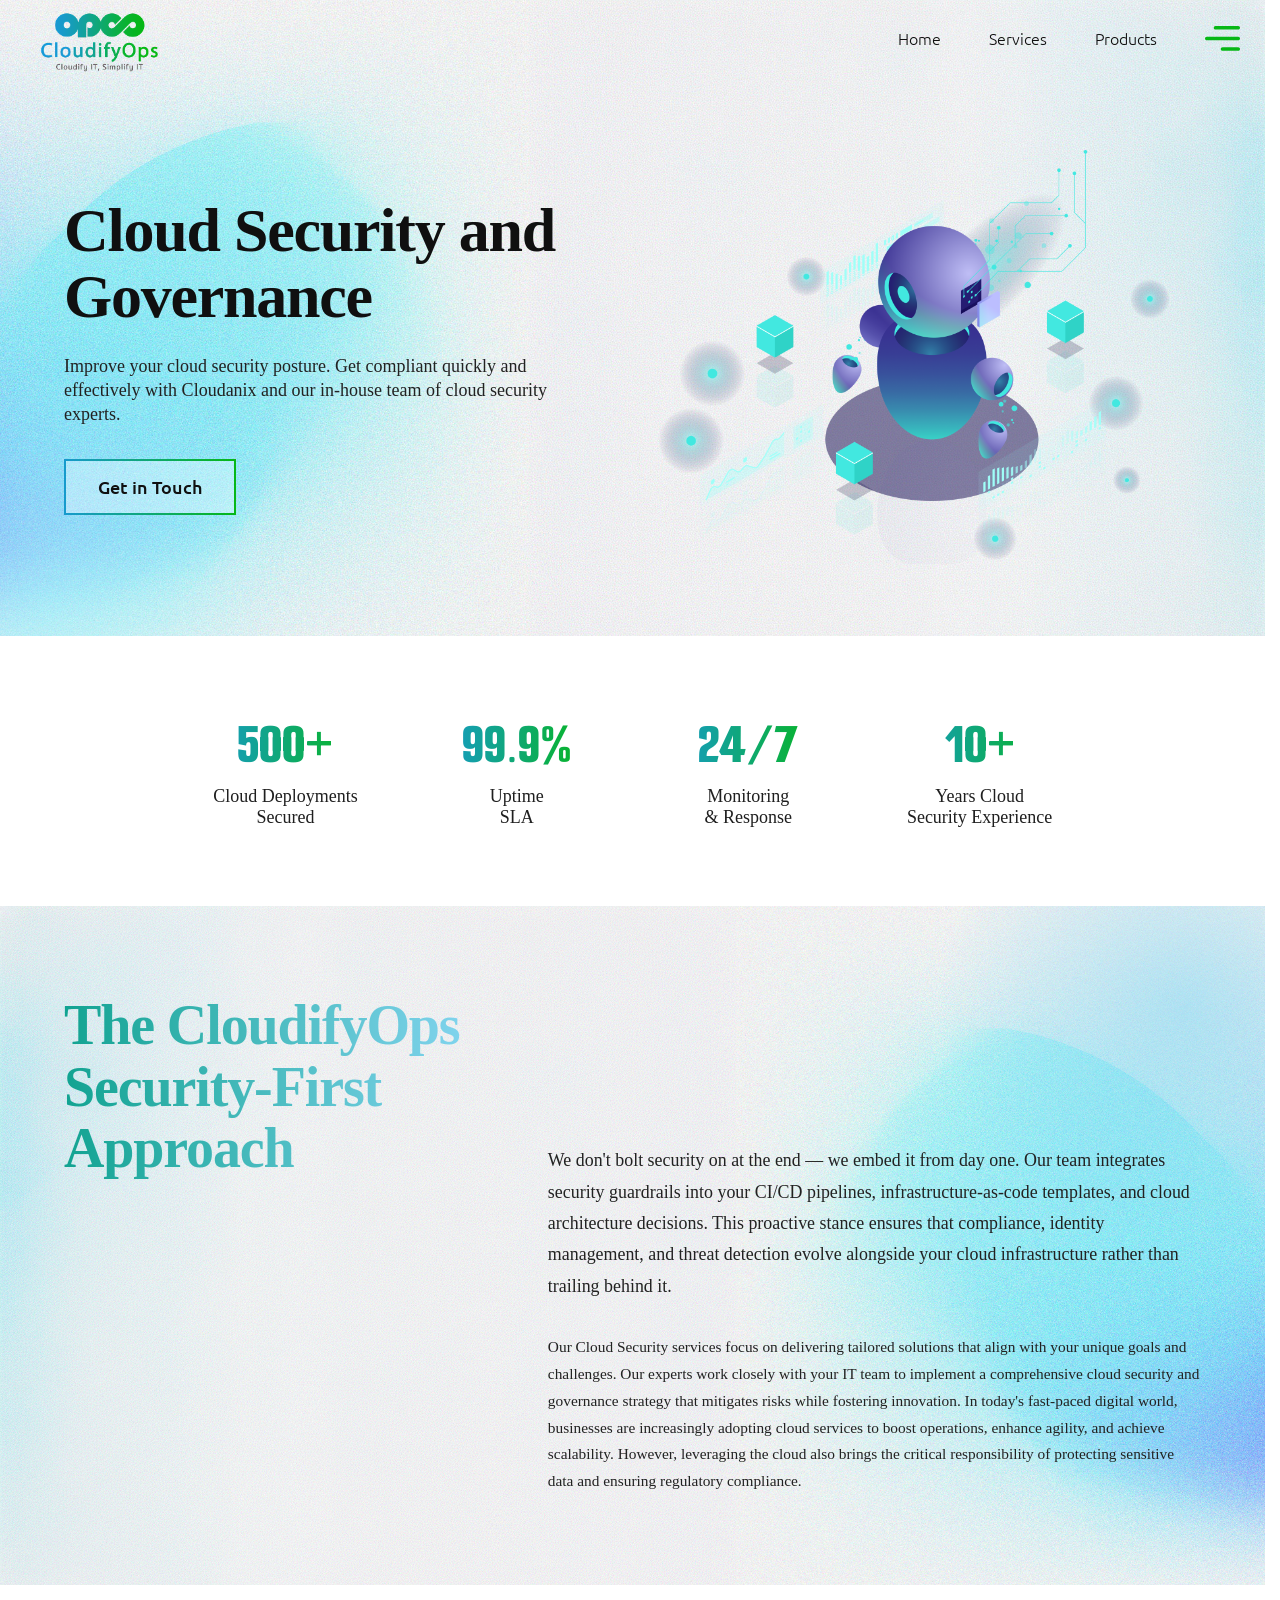
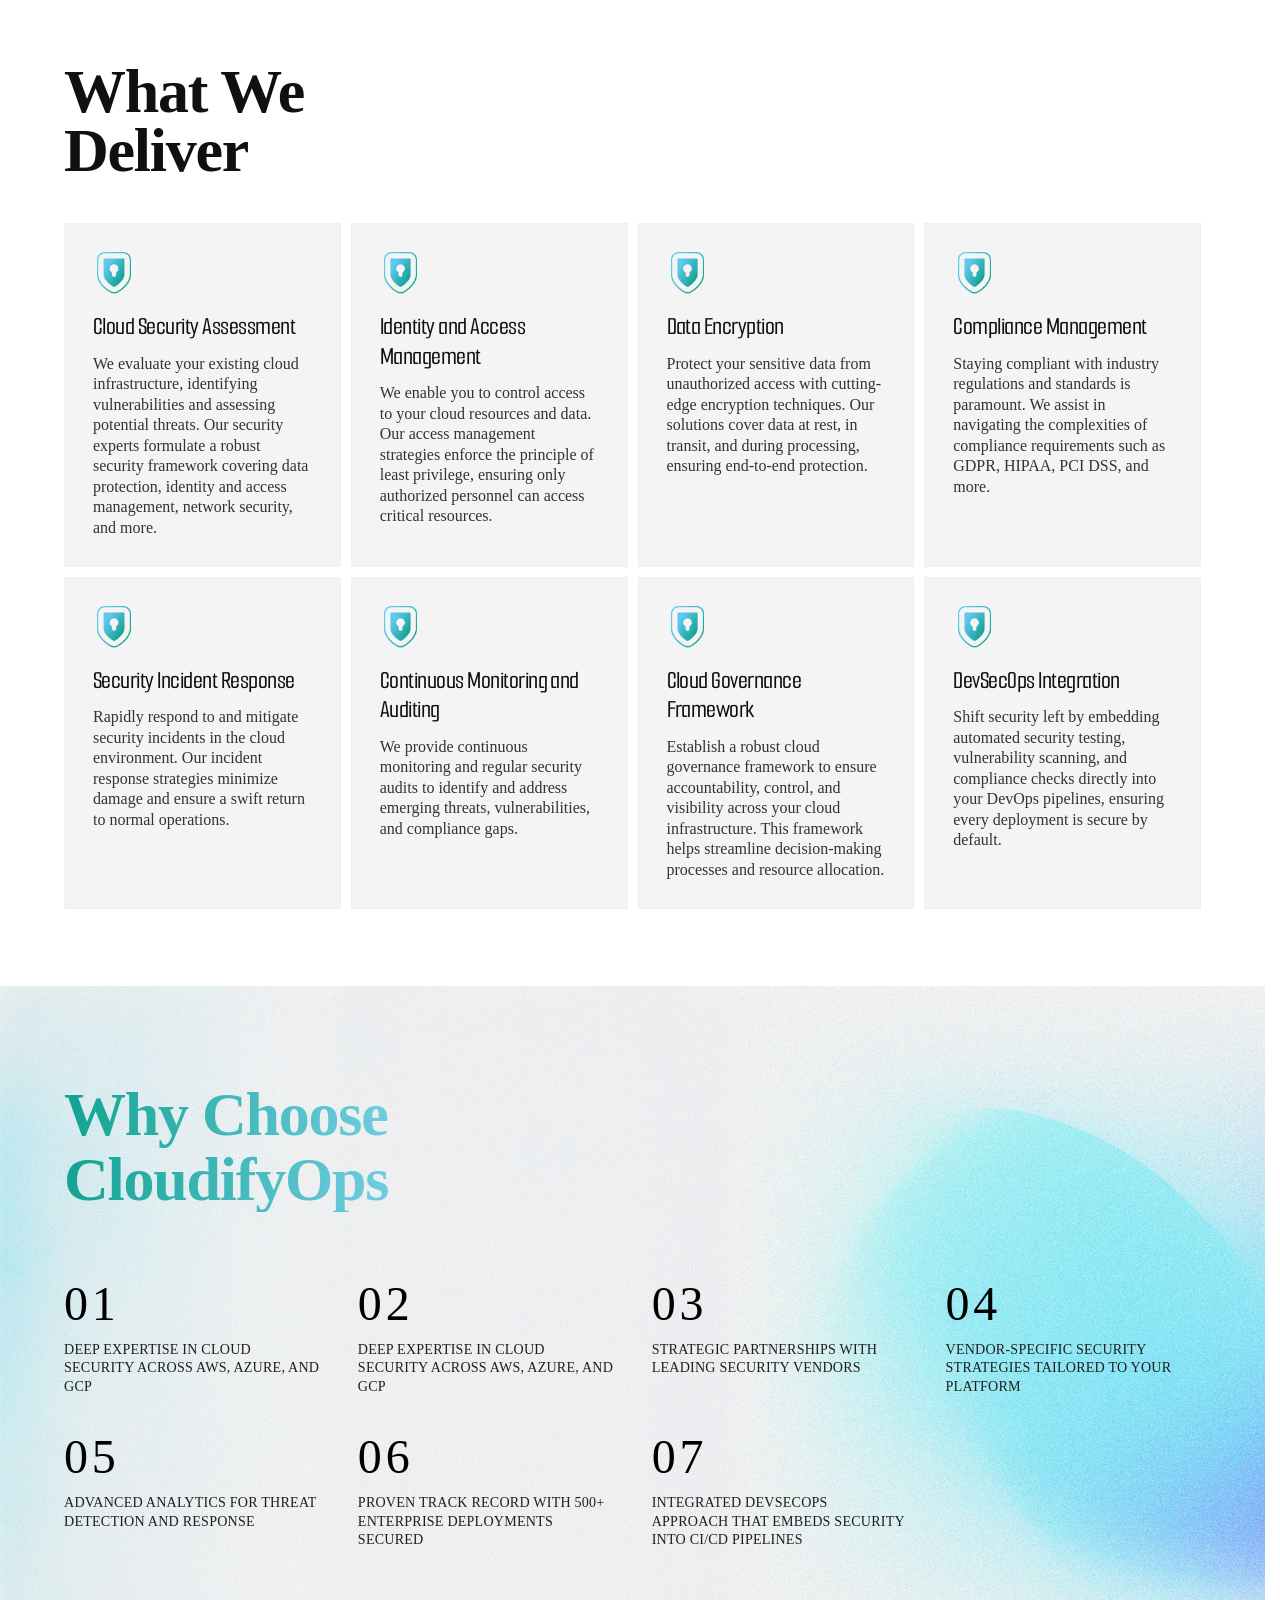
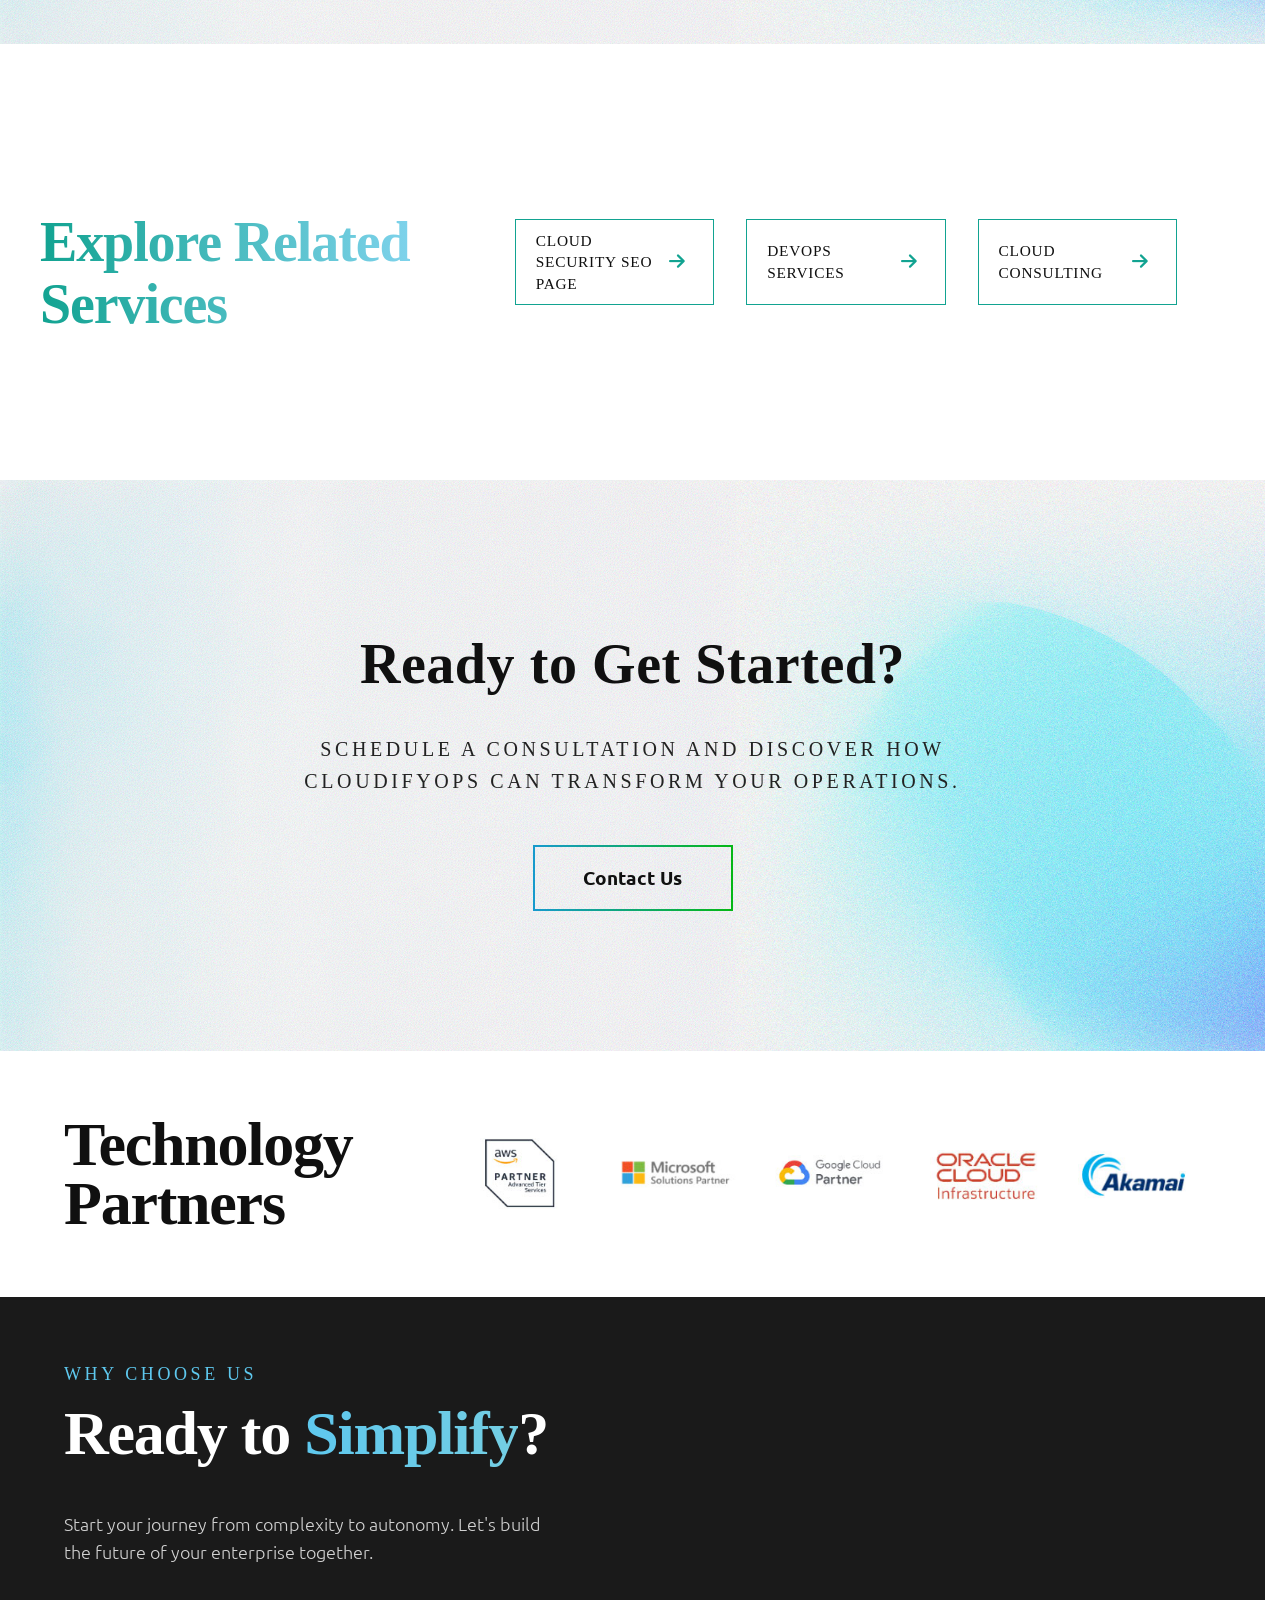
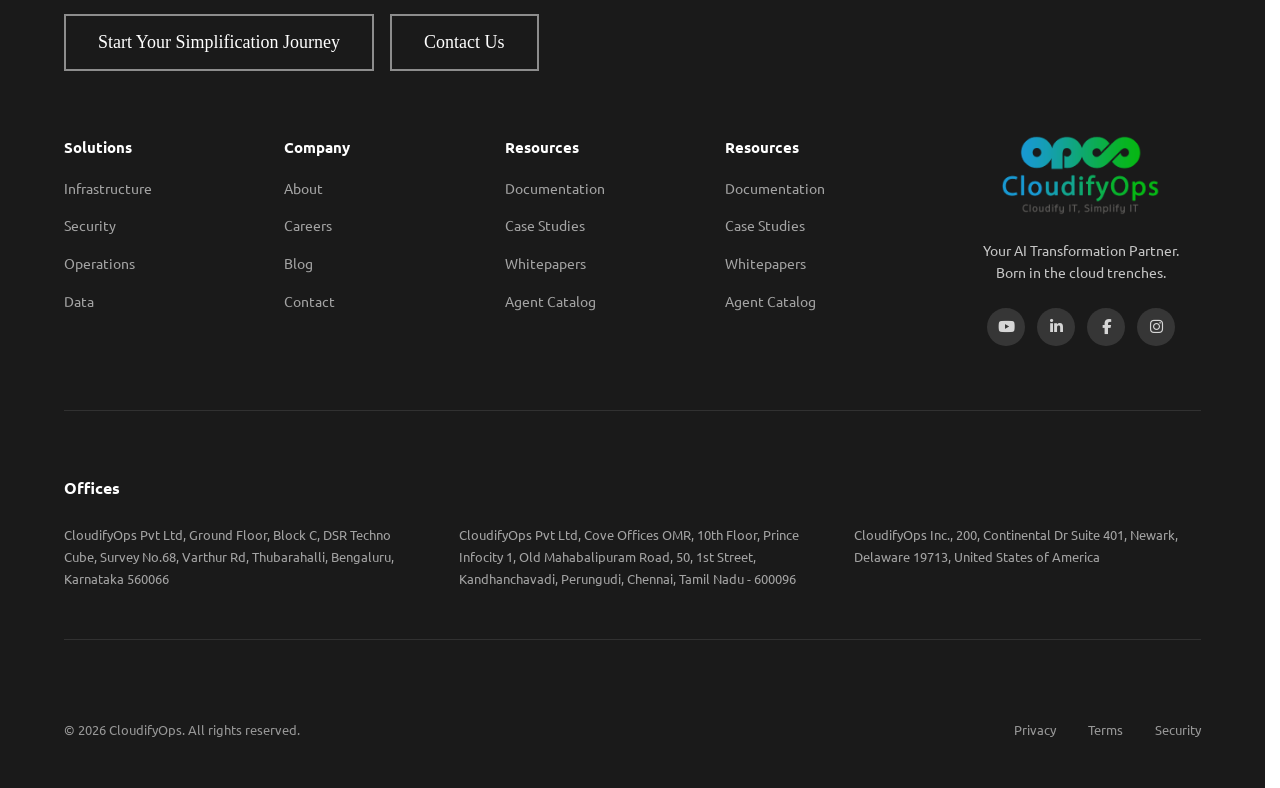
==== commit 969da7e8: "Secure Cloud Services page" ====
--- a/secure-cloud-services.html
+++ b/secure-cloud-services.html
@@ -81,13 +81,13 @@
       <div class="security-approach-blob" aria-hidden="true"></div>
       <div class="container security-approach-layout">
         <div class="security-approach-heading">
-          <h2 id="approach-title" class="display">The CloudifyOps <span class="gradient2">Security-First Approach</span></h2>
+          <h2 id="approach-title" class="display gradient2">The CloudifyOps Security-First Approach</h2>
         </div>
         <div class="security-approach-body">
           <p class="lead lead-content">
             We don't bolt security on at the end — we embed it from day one. Our team integrates security guardrails into your CI/CD pipelines, infrastructure-as-code templates, and cloud architecture decisions. This proactive stance ensures that compliance, identity management, and threat detection evolve alongside your cloud infrastructure rather than trailing behind it.
           </p>
-          <p class="lead lead-content">
+          <p class="lead lead-content subcontent">
             Our Cloud Security services focus on delivering tailored solutions that align with your unique goals and challenges. Our experts work closely with your IT team to implement a comprehensive cloud security and governance strategy that mitigates risks while fostering innovation. In today's fast-paced digital world, businesses are increasingly adopting cloud services to boost operations, enhance agility, and achieve scalability. However, leveraging the cloud also brings the critical responsibility of protecting sensitive data and ensuring regulatory compliance.
           </p>
         </div>
@@ -100,83 +100,51 @@
         <h2 id="services-title" class="display">What We Deliver</h2>
         <div class="services-cards-grid">
           <article class="service-box">
+            <img class="service-box-icon" src="images/security-icon.png" alt="" aria-hidden="true" />
             <h3>Cloud Security Assessment</h3>
-            <p>Comprehensive evaluation of your cloud security posture, identifying gaps and vulnerabilities in your current setup.</p>
-            <ul>
-              <li>Security Posture Review</li>
-              <li>Vulnerability Identification</li>
-              <li>Compliance Gap Analysis</li>
-            </ul>
-          </article>
-
-          <article class="service-box">
+            <p>We evaluate your existing cloud infrastructure, identifying vulnerabilities and assessing potential threats. Our security experts formulate a robust security framework covering data protection, identity and access management, network security, and more.</p>
+          </article>
+
+          <article class="service-box">
+            <img class="service-box-icon" src="images/security-icon.png" alt="" aria-hidden="true" />
+            <h3>Identity and Access Management</h3>
+            <p>We enable you to control access to your cloud resources and data. Our access management strategies enforce the principle of least privilege, ensuring only authorized personnel can access critical resources.</p>
+          </article>
+
+          <article class="service-box">
+            <img class="service-box-icon" src="images/security-icon.png" alt="" aria-hidden="true" />
+            <h3>Data Encryption</h3>
+            <p>Protect your sensitive data from unauthorized access with cutting-edge encryption techniques. Our solutions cover data at rest, in transit, and during processing, ensuring end-to-end protection.</p>
+          </article>
+
+          <article class="service-box">
+            <img class="service-box-icon" src="images/security-icon.png" alt="" aria-hidden="true" />
+            <h3>Compliance Management</h3>
+            <p>Staying compliant with industry regulations and standards is paramount. We assist in navigating the complexities of compliance requirements such as GDPR, HIPAA, PCI DSS, and more.</p>
+          </article>
+
+          <article class="service-box">
+            <img class="service-box-icon" src="images/security-icon.png" alt="" aria-hidden="true" />
             <h3>Security Incident Response</h3>
-            <p>Rapid response and remediation of security incidents to minimize impact and prevent future occurrences.</p>
-            <ul>
-              <li>24/7 Incident Monitoring</li>
-              <li>Rapid Response Teams</li>
-              <li>Post-Incident Analysis</li>
-            </ul>
-          </article>
-
-          <article class="service-box">
-            <h3>Microservices Architecture Design and Migration</h3>
-            <p>Secure design and migration of microservices architectures with built-in security patterns and best practices.</p>
-            <ul>
-              <li>Architecture Design Review</li>
-              <li>Secure Migration Planning</li>
-              <li>Runtime Security</li>
-            </ul>
-          </article>
-
-          <article class="service-box">
-            <h3>Identity & Access Management</h3>
-            <p>Implement robust IAM solutions to control who has access to your cloud resources and what they can do.</p>
-            <ul>
-              <li>RBAC Implementation</li>
-              <li>MFA Configuration</li>
-              <li>Access Auditing</li>
-            </ul>
-          </article>
-
-          <article class="service-box">
-            <h3>Compliance & Governance</h3>
-            <p>Ensure your cloud infrastructure meets regulatory requirements and industry standards with our compliance frameworks.</p>
-            <ul>
-              <li>Compliance Monitoring</li>
-              <li>Policy Implementation</li>
-              <li>Audit & Reporting</li>
-            </ul>
-          </article>
-
-          <article class="service-box">
-            <h3>Data Protection & Privacy</h3>
-            <p>Implement encryption, data classification, and privacy controls to protect your sensitive information.</p>
-            <ul>
-              <li>Data Encryption</li>
-              <li>Classification Policies</li>
-              <li>Privacy Controls</li>
-            </ul>
-          </article>
-
-          <article class="service-box">
-            <h3>Network Security</h3>
-            <p>Deploy firewalls, WAF, and network segmentation to protect your cloud infrastructure from external threats.</p>
-            <ul>
-              <li>Firewall Configuration</li>
-              <li>WAF Deployment</li>
-              <li>Network Segmentation</li>
-            </ul>
-          </article>
-
-          <article class="service-box">
-            <h3>Threat Detection & Response</h3>
-            <p>Advanced monitoring and detection of security threats with automated response and remediation capabilities.</p>
-            <ul>
-              <li>Threat Monitoring</li>
-              <li>Anomaly Detection</li>
-              <li>Automated Response</li>
-            </ul>
+            <p>Rapidly respond to and mitigate security incidents in the cloud environment. Our incident response strategies minimize damage and ensure a swift return to normal operations.</p>
+          </article>
+
+          <article class="service-box">
+            <img class="service-box-icon" src="images/security-icon.png" alt="" aria-hidden="true" />
+            <h3>Continuous Monitoring and Auditing</h3>
+            <p>We provide continuous monitoring and regular security audits to identify and address emerging threats, vulnerabilities, and compliance gaps.</p>
+          </article>
+
+          <article class="service-box">
+            <img class="service-box-icon" src="images/security-icon.png" alt="" aria-hidden="true" />
+            <h3>Cloud Governance Framework</h3>
+            <p>Establish a robust cloud governance framework to ensure accountability, control, and visibility across your cloud infrastructure. This framework helps streamline decision-making processes and resource allocation.</p>
+          </article>
+
+          <article class="service-box">
+            <img class="service-box-icon" src="images/security-icon.png" alt="" aria-hidden="true" />
+            <h3>DevSecOps Integration</h3>
+            <p>Shift security left by embedding automated security testing, vulnerability scanning, and compliance checks directly into your DevOps pipelines, ensuring every deployment is secure by default.</p>
           </article>
         </div>
       </div>
@@ -184,104 +152,101 @@
 
     <!-- Why Choose CloudifyOps Section -->
     <section class="section why-choose-section" aria-labelledby="why-title">
-      <div class="container">
-        <h2 id="why-title" class="display">Why Choose <span class="gradient2">CloudifyOps</span></h2>
+      <div class="container why-choose-layout">
+        <h2 id="why-title" class="display why-title gradient2">Why Choose CloudifyOps</h2>
         <div class="why-choose-grid">
-          <article class="why-card">
-            <div class="why-icon">
-              <i class="fas fa-shield-alt"></i>
-            </div>
-            <h3>Security First</h3>
-            <p>Security is embedded at every layer of our solutions, from initial architecture to ongoing operations.</p>
-          </article>
-
-          <article class="why-card">
-            <div class="why-icon">
-              <i class="fas fa-users"></i>
-            </div>
-            <h3>Expert Team</h3>
-            <p>Our certified security experts have years of experience protecting enterprise cloud environments.</p>
-          </article>
-
-          <article class="why-card">
-            <div class="why-icon">
-              <i class="fas fa-clock"></i>
-            </div>
-            <h3>24/7 Support</h3>
-            <p>Round-the-clock monitoring and support ensures your cloud environment is always protected.</p>
-          </article>
-
-          <article class="why-card">
-            <div class="why-icon">
-              <i class="fas fa-check-circle"></i>
-            </div>
-            <h3>Compliance Ready</h3>
-            <p>We ensure your cloud infrastructure meets all regulatory requirements and industry standards.</p>
-          </article>
-
-          <article class="why-card">
-            <div class="why-icon">
-              <i class="fas fa-lightning-bolt"></i>
-            </div>
-            <h3>Fast Incident Response</h3>
-            <p>Rapid detection and response to security incidents minimizes risk and downtime.</p>
-          </article>
-
-          <article class="why-card">
-            <div class="why-icon">
-              <i class="fas fa-cog"></i>
-            </div>
-            <h3>Continuous Optimization</h3>
-            <p>Ongoing assessment and optimization of your security posture keeps you ahead of threats.</p>
+          <article class="why-item">
+            <span class="why-number">01</span>
+            <p class="why-text">Deep Expertise in Cloud Security Across AWS, Azure, and GCP</p>
+          </article>
+
+          <article class="why-item">
+            <span class="why-number">02</span>
+            <p class="why-text">Deep Expertise in Cloud Security Across AWS, Azure, and GCP</p>
+          </article>
+
+          <article class="why-item">
+            <span class="why-number">03</span>
+            <p class="why-text">Strategic Partnerships with Leading Security Vendors</p>
+          </article>
+
+          <article class="why-item">
+            <span class="why-number">04</span>
+            <p class="why-text">Vendor-Specific Security Strategies Tailored to Your Platform</p>
+          </article>
+
+          <article class="why-item">
+            <span class="why-number">05</span>
+            <p class="why-text">Advanced Analytics for Threat Detection and Response</p>
+          </article>
+
+          <article class="why-item">
+            <span class="why-number">06</span>
+            <p class="why-text">Proven Track Record with 500+ Enterprise Deployments Secured</p>
+          </article>
+
+          <article class="why-item">
+            <span class="why-number">07</span>
+            <p class="why-text">Integrated DevSecOps Approach that Embeds Security into CI/CD Pipelines</p>
           </article>
         </div>
       </div>
     </section>
 
     <!-- Related Services Section -->
-    <section class="section section-soft related-services" aria-labelledby="related-title">
-      <div class="container">
-        <h2 id="related-title" class="display">Explore Related <span class="gradient2">Services</span></h2>
+    <section class="section related-services" aria-labelledby="related-title">
+      <div class="container related-services-layout">
+        <div class="related-services-header">
+          <h2 id="related-title" class="display related-title gradient2">Explore Related Services </h2>
+        </div>
         <div class="related-services-grid">
           <article class="related-card">
-            <div class="related-icon">
-              <i class="fas fa-cloud"></i>
-            </div>
-            <h3>Cloud Migration</h3>
-            <p>Seamlessly migrate your workloads to the cloud with security at every step.</p>
-            <a href="index.html#services" class="learn-more">Learn more <i class="fas fa-arrow-right"></i></a>
+            <h3>Cloud Security SEO Page</h3>
+            <a href="#" class="related-arrow" aria-label="Go to Cloud Security SEO Page">
+              <i class="fas fa-arrow-right"></i>
+            </a>
           </article>
 
           <article class="related-card">
-            <div class="related-icon">
-              <i class="fas fa-database"></i>
-            </div>
-            <h3>Cloud Strategy & Consulting</h3>
-            <p>Define your cloud roadmap with security and governance built in from the start.</p>
-            <a href="index.html#services" class="learn-more">Learn more <i class="fas fa-arrow-right"></i></a>
+            <h3>DevOps Services</h3>
+            <a href="#" class="related-arrow" aria-label="Go to DevOps Services">
+              <i class="fas fa-arrow-right"></i>
+            </a>
           </article>
 
           <article class="related-card">
-            <div class="related-icon">
-              <i class="fas fa-tools"></i>
-            </div>
-            <h3>DevOps Transformation</h3>
-            <p>Implement secure CI/CD pipelines and infrastructure-as-code best practices.</p>
-            <a href="index.html#services" class="learn-more">Learn more <i class="fas fa-arrow-right"></i></a>
-          </article>
-
-          <article class="related-card">
-            <div class="related-icon">
-              <i class="fas fa-chart-line"></i>
-            </div>
-            <h3>Cloud FinOps</h3>
-            <p>Optimize cloud spend while maintaining security and compliance standards.</p>
-            <a href="index.html#services" class="learn-more">Learn more <i class="fas fa-arrow-right"></i></a>
+            <h3>Cloud Consulting</h3>
+            <a href="#" class="related-arrow" aria-label="Go to Cloud Consulting">
+              <i class="fas fa-arrow-right"></i>
+            </a>
           </article>
         </div>
       </div>
     </section>
   </main>
+
+    <!-- Ready to Get Started Section -->
+    <section class="section get-started-section" aria-labelledby="get-started-title">
+      <div class="container get-started-layout">
+        <h2 id="get-started-title" class="get-started-title">Ready to Get Started?</h2>
+        <p class="get-started-subtitle">SCHEDULE A CONSULTATION AND DISCOVER HOW CLOUDIFYOPS CAN TRANSFORM YOUR OPERATIONS.</p>
+        <a href="#contact" class="btn btn-outline get-started-btn">Contact Us</a>
+      </div>
+    </section>
+
+    <!-- Technology Partners Section -->
+    <section class="section section-soft partners-section" aria-labelledby="partners-title-scs">
+      <div class="container partners-wrap">
+        <h2 id="partners-title-scs" class="display">Technology<br />Partners</h2>
+        <div class="partners-logos" aria-label="Technology partner logos">
+          <img src="images/aws_partner.jpg" alt="AWS Partner" />
+          <img src="images/ms_partner.jpg" alt="Microsoft Solutions Partner" />
+          <img src="images/gcp_partner.jpg" alt="Google Cloud Partner" />
+          <img src="images/oracle_partner.jpg" alt="Oracle Cloud Infrastructure" />
+          <img src="images/akamai_partner.jpg" alt="Akamai" />
+        </div>
+      </div>
+    </section>
 
   <!-- Footer (Same as index.html) -->
   <footer class="site-footer" role="contentinfo">
--- a/styles.css
+++ b/styles.css
@@ -1925,7 +1925,10 @@
 
   /* Security Approach Section */
   .security-approach {
-    background: linear-gradient(145deg, #d9f4f4 0%, #eafafa 40%, #f0fbfb 70%, #cef1f1 100%);
+    /* background: linear-gradient(145deg, #d9f4f4 0%, #eafafa 40%, #f0fbfb 70%, #cef1f1 100%); */
+    background-image: url(images/section_bg.jpg);
+    background-position: top;
+    background-size: cover;
     position: relative;
     overflow: hidden;
     padding-top: clamp(56px, 7vw, 100px);
@@ -1963,6 +1966,7 @@
     display: flex;
     flex-direction: column;
     gap: var(--spacing-xl);
+    padding-top: 150px;
   }
 
   .lead-content {
@@ -1973,90 +1977,87 @@
     font-family: var(--display-font);
     font-weight: 400;
   }
+  .lead-content.subcontent{
+    font-size: clamp(14px, 1.2vw, 16px);  
+  }
 
   @media (max-width: 899px) {
     .security-approach-layout {
       grid-template-columns: 1fr;
       gap: var(--spacing-2xl);
     }
+      .security-approach-body {
+        padding-top: 0px;
+      }
   }
 
   /* Services Cards Grid */
   .security-services {
-    background: #f5fbfc;
+    background: #ffffff;
+    padding-top: clamp(56px, 6vw, 88px);
+    padding-bottom: clamp(56px, 6vw, 88px);
   }
 
   .security-services .display {
-    margin-bottom: var(--spacing-2xl);
+    margin-bottom: clamp(28px, 4vw, 44px);
+    max-width: 280px;
+    line-height: 0.95;
   }
 
   .services-cards-grid {
     display: grid;
     grid-template-columns: repeat(4, 1fr);
-    gap: var(--spacing-xl);
-    margin-top: var(--spacing-2xl);
+    gap: 10px;
+    margin-top: 0;
   }
 
   .service-box {
-    background: #fff;
-    padding: var(--spacing-xl);
-    border-radius: 8px;
-    border: 1px solid var(--line);
-    transition: all 0.3s ease;
+    background: #f4f4f4;
+    padding: clamp(22px, 2.2vw, 28px);
+    border-radius: 0;
+    border: 1px solid #f0f0f0;
+    min-height: 265px;
+    transition: transform 0.3s ease, box-shadow 0.3s ease;
     display: flex;
     flex-direction: column;
   }
 
   .service-box:hover {
-    border-color: var(--teal-strong);
-    box-shadow: 0 12px 32px rgba(18, 163, 145, 0.15);
-    transform: translateY(-6px);
+    box-shadow: 0 16px 34px rgba(18, 163, 145, 0.08);
+    transform: translateY(-4px);
+  }
+
+  .service-box-icon {
+    width: 42px;
+    height: 42px;
+    object-fit: contain;
+    margin-bottom: 18px;
   }
 
   .service-box h3 {
     font-family: var(--smooch-font);
-    font-size: clamp(18px, 2vw, 22px);
-    font-weight: 600;
+    font-size: clamp(24px, 2vw, 30px);
+    font-weight: 500;
     color: var(--text);
-    margin-bottom: var(--spacing-md);
-    line-height: 1.3;
+    margin-bottom: 12px;
+    line-height: 1.15;
+    letter-spacing: -0.02em;
+    max-width: 210px;
   }
 
   .service-box > p {
-    font-family: var(--body-font);
-    font-size: 15px;
-    color: #555;
-    margin-bottom: var(--spacing-lg);
-    line-height: 1.6;
+    font-family: var(--display-font);
+    font-size: clamp(15px, 1.5vw, 16px);
+    color: #333;
+    margin-bottom: 0;
+    line-height: 1.28;
     flex-grow: 1;
-  }
-
-  .service-box ul {
-    list-style: none;
-    padding: 0;
-  }
-
-  .service-box li {
-    font-family: var(--body-font);
-    font-size: 14px;
-    color: #666;
-    padding: 6px 0 6px 24px;
-    position: relative;
-    line-height: 1.5;
-  }
-
-  .service-box li:before {
-    content: "●";
-    position: absolute;
-    left: 8px;
-    color: var(--teal-strong);
-    font-weight: bold;
   }
 
   @media (max-width: 1199px) {
     .services-cards-grid {
       grid-template-columns: repeat(2, 1fr);
-      gap: var(--spacing-lg);
+      gap: 12px;
     }
   }
 
@@ -2064,183 +2065,272 @@
     .services-cards-grid {
       grid-template-columns: 1fr;
     }
+
+    .security-services .display {
+      max-width: none;
+      line-height: 1;
+    }
+
+    .service-box {
+      min-height: auto;
+    }
   }
 
   /* Why Choose Section */
   .why-choose-section {
-    background: #fff;
-    text-align: center;
-  }
-
-  .why-choose-section .display {
-    font-size: clamp(42px, 6vw, 62px);
-    margin-bottom: var(--spacing-2xl);
+    background-image: url(images/section_bg.jpg);
+    background-position: top center;
+    background-size: cover;
+    position: relative;
+    padding-top: clamp(64px, 8vw, 96px);
+    padding-bottom: clamp(64px, 8vw, 96px);
+  }
+
+
+  .why-choose-layout {
+    position: relative;
+    z-index: 1;
+  }
+
+  .why-title {
+    font-size: clamp(48px, 5vw, 62px);
+    line-height: 1.05;
+    margin-bottom: clamp(44px, 6vw, 68px);
+    color: #12a391;
+    max-width: 400px;
+    text-align: left;
   }
 
   .why-choose-grid {
     display: grid;
+    grid-template-columns: repeat(4, 1fr);
+    gap: clamp(24px, 3vw, 42px);
+    margin-top: 0;
+  }
+
+  .why-item {
+    display: flex;
+    flex-direction: column;
+    gap: 12px;
+    padding: 0;
+  }
+
+  .why-number {
+    font-family: var(--display-font);
+    font-size: clamp(32px, 4vw, 48px);
+    font-weight: 300;
+    line-height: 1;
+    color: #000000;
+    letter-spacing: 0.08em;
+  }
+
+  .why-text {
+    font-family: var(--display-font);
+    font-size: clamp(14px, 1.1vw, 17px);
+    font-weight: 500;
+    line-height: 1.3;
+    color: #1f1f1f;
+    text-transform: uppercase;
+    margin: 0;
+    letter-spacing: 0.015em;
+  }
+
+  @media (max-width: 1199px) {
+    .why-choose-grid {
+      grid-template-columns: repeat(3, 1fr);
+    }
+  }
+
+  @media (max-width: 899px) {
+    .why-choose-grid {
+      grid-template-columns: repeat(2, 1fr);
+    }
+  }
+
+  @media (max-width: 575px) {
+    .why-choose-grid {
+      grid-template-columns: 1fr;
+    }
+
+    .why-title {
+      max-width: 100%;
+    }
+  }
+
+  /* Related Services Section */
+  .related-services {
+    background: #fff;
+  }
+
+  .related-services-layout {
+    display: grid;
+    grid-template-columns: clamp(280px, 35%, 450px) 1fr;
+    gap: clamp(40px, 6vw, 80px);
+    align-items: center;
+    margin: 80px 0px;
+  }
+
+  .related-services-header {
+    padding-top: var(--spacing-lg);
+  }
+
+  .related-title {
+    font-size: clamp(36px, 5vw, 56px);
+    line-height: 1.1;
+    color: var(--text);
+    text-align: left;
+    margin: 0;
+  }
+
+  .related-services-grid {
+    display: grid;
     grid-template-columns: repeat(3, 1fr);
-    gap: var(--spacing-2xl);
-    margin-top: var(--spacing-2xl);
-  }
-
-  .why-card {
-    padding: var(--spacing-2xl);
-    background: #f9fbfc;
-    border-radius: 12px;
-    border: 1px solid var(--line);
+    gap: clamp(20px, 3vw, 32px);
+  }
+
+  .related-card {
+    background: transparent;
+    padding: clamp(10px, 2vw, 10px) clamp(20px, 2.5vw, 20px);
+    border: 1px solid var(--teal-strong);
     transition: all 0.3s ease;
+    display: flex;
+    flex-direction: column;
+    justify-content: center;
+    align-items: flex-start;
+    text-align: left;
+    position: relative;
+  }
+
+  .related-card:hover {
+    background: rgba(18, 163, 145, 0.04);
+  }
+
+  .related-card h3 {
+    font-family: var(--display-font);
+    font-size: clamp(14px, 1.2vw, 18px);
+    font-weight: 500;
+    color: var(--text);
+    margin: 0;
+    text-transform: uppercase;
+    letter-spacing: 0.05em;
+    padding-right: 32px;
+    line-height: 1.4;
+  }
+
+  .related-arrow {
+    position: absolute;
+    top: 50%;
+    right: clamp(16px, 2vw, 24px);
+    transform: translateY(-50%);
+    display: flex;
+    align-items: center;
+    justify-content: center;
+    width: 24px;
+    height: 24px;
+    color: var(--teal-strong);
+    font-size: 18px;
+    text-decoration: none;
+    transition: transform 0.3s ease;
+  }
+
+  .related-card:hover .related-arrow {
+    transform: translateY(-50%) translateX(4px);
+  }
+
+  @media (max-width: 1199px) {
+    .related-services-layout {
+      grid-template-columns: 1fr;
+      gap: clamp(32px, 5vw, 48px);
+      margin: 0px;
+    }
+
+    .related-services-grid {
+      grid-template-columns: repeat(3, 1fr);
+    }
+  }
+
+  @media (max-width: 767px) {
+    .related-services-layout {
+      grid-template-columns: 1fr;
+    }
+
+    .related-services-grid {
+      grid-template-columns: 1fr;
+    }
+  }
+
+  /* Utility Classes */
+  .center {
     text-align: center;
+  }
+
+  /* Ready to Get Started Section */
+
+  .get-started-section {
+    position: relative;
+    background-image: url(images/section_bg.jpg);
+    background-position: top center;
+    background-size: cover;
+    min-height: 420px;
+    display: flex;
+    align-items: center;
+    justify-content: center;
+    z-index: 1;
+    overflow: hidden;
+    padding: clamp(64px, 12vw, 140px) 0;
+  }
+
+
+  .get-started-layout {
+    position: relative;
+    z-index: 1;
     display: flex;
     flex-direction: column;
     align-items: center;
-  }
-
-  .why-card:hover {
-    border-color: var(--teal-strong);
-    box-shadow: 0 12px 32px rgba(18, 163, 145, 0.12);
-    transform: translateY(-8px);
-    background: #fff;
-  }
-
-  .why-icon {
-    width: 56px;
-    height: 56px;
-    border-radius: 50%;
-    background: linear-gradient(135deg, #12a391, #26aca1);
-    display: flex;
-    align-items: center;
     justify-content: center;
-    margin-bottom: var(--spacing-lg);
-    font-size: 28px;
-    color: #fff;
-  }
-
-  .why-card h3 {
-    font-family: var(--smooch-font);
-    font-size: clamp(18px, 2vw, 24px);
+    text-align: center;
+    width: 100%;
+    max-width: 800px;
+  }
+
+  .get-started-title {
+    font-family: var(--display-font);
+    font-size: clamp(36px, 6vw, 56px);
+    font-weight: 800;
+    color: #101010;
+    margin-bottom: clamp(16px, 2vw, 24px);
+    letter-spacing: 0.01em;
+  }
+
+  .get-started-subtitle {
+    font-family: var(--display-font);
+    font-size: clamp(15px, 2vw, 20px);
+    color: #222;
+    letter-spacing: 0.18em;
+    margin-bottom: clamp(36px, 5vw, 48px);
+    text-transform: uppercase;
+    font-weight: 400;
+  }
+
+  .get-started-btn {
+    min-width: 200px;
+    font-size: 1.18rem;
     font-weight: 600;
-    color: var(--text);
-    margin-bottom: var(--spacing-md);
-  }
-
-  .why-card p {
-    font-family: var(--body-font);
-    font-size: 15px;
-    color: #666;
-    line-height: 1.6;
-  }
-
-  @media (max-width: 1199px) {
-    .why-choose-grid {
-      grid-template-columns: repeat(2, 1fr);
-      gap: var(--spacing-lg);
+    padding: 16px 36px;
+    border-radius: 2px;
+  }
+
+  @media (max-width: 767px) {
+    .get-started-title {
+      font-size: clamp(28px, 8vw, 38px);
     }
-  }
-
-  @media (max-width: 767px) {
-    .why-choose-grid {
-      grid-template-columns: 1fr;
+    .get-started-section {
+      padding: 48px 0;
     }
-  }
-
-  /* Related Services Section */
-  .related-services {
-    background: #f5fbfc;
-    text-align: center;
-  }
-
-  .related-services .display {
-    font-size: clamp(42px, 6vw, 62px);
-    margin-bottom: var(--spacing-2xl);
-  }
-
-  .related-services-grid {
-    display: grid;
-    grid-template-columns: repeat(4, 1fr);
-    gap: var(--spacing-2xl);
-    margin-top: var(--spacing-2xl);
-  }
-
-  .related-card {
-    background: #fff;
-    padding: var(--spacing-2xl) var(--spacing-lg);
-    border-radius: 8px;
-    border: 1px solid var(--line);
-    transition: all 0.3s ease;
-    display: flex;
-    flex-direction: column;
-    align-items: center;
-    text-align: center;
-  }
-
-  .related-card:hover {
-    border-color: var(--teal-strong);
-    box-shadow: 0 12px 32px rgba(18, 163, 145, 0.12);
-    transform: translateY(-8px);
-  }
-
-  .related-icon {
-    width: 48px;
-    height: 48px;
-    border-radius: 50%;
-    background: linear-gradient(135deg, rgba(18, 163, 145, 0.1), rgba(38, 172, 161, 0.1));
-    display: flex;
-    align-items: center;
-    justify-content: center;
-    margin-bottom: var(--spacing-lg);
-    font-size: 24px;
-    color: var(--teal-strong);
-  }
-
-  .related-card h3 {
-    font-family: var(--smooch-font);
-    font-size: clamp(16px, 1.8vw, 22px);
-    font-weight: 600;
-    color: var(--text);
-    margin-bottom: var(--spacing-md);
-  }
-
-  .related-card p {
-    font-family: var(--body-font);
-    font-size: 15px;
-    color: #666;
-    line-height: 1.6;
-    margin-bottom: var(--spacing-lg);
-    flex-grow: 1;
-  }
-
-  .related-card .learn-more {
-    display: inline-block;
-    color: var(--text);
-    font-weight: 600;
-    text-decoration: none;
-    font-family: var(--body-font);
-    font-size: 14px;
-    transition: color 0.3s ease;
-    margin-top: auto;
-  }
-
-  .related-card .learn-more:hover {
-    color: var(--teal-strong);
-  }
-
-  @media (max-width: 1199px) {
-    .related-services-grid {
-      grid-template-columns: repeat(2, 1fr);
-      gap: var(--spacing-lg);
+    .get-started-btn {
+      width: 100%;
+      min-width: 0;
     }
-  }
-
-  @media (max-width: 767px) {
-    .related-services-grid {
-      grid-template-columns: 1fr;
-    }
-  }
-
-  /* Utility Classes */
-  .center {
-    text-align: center;
   }
 
   .text-center {
